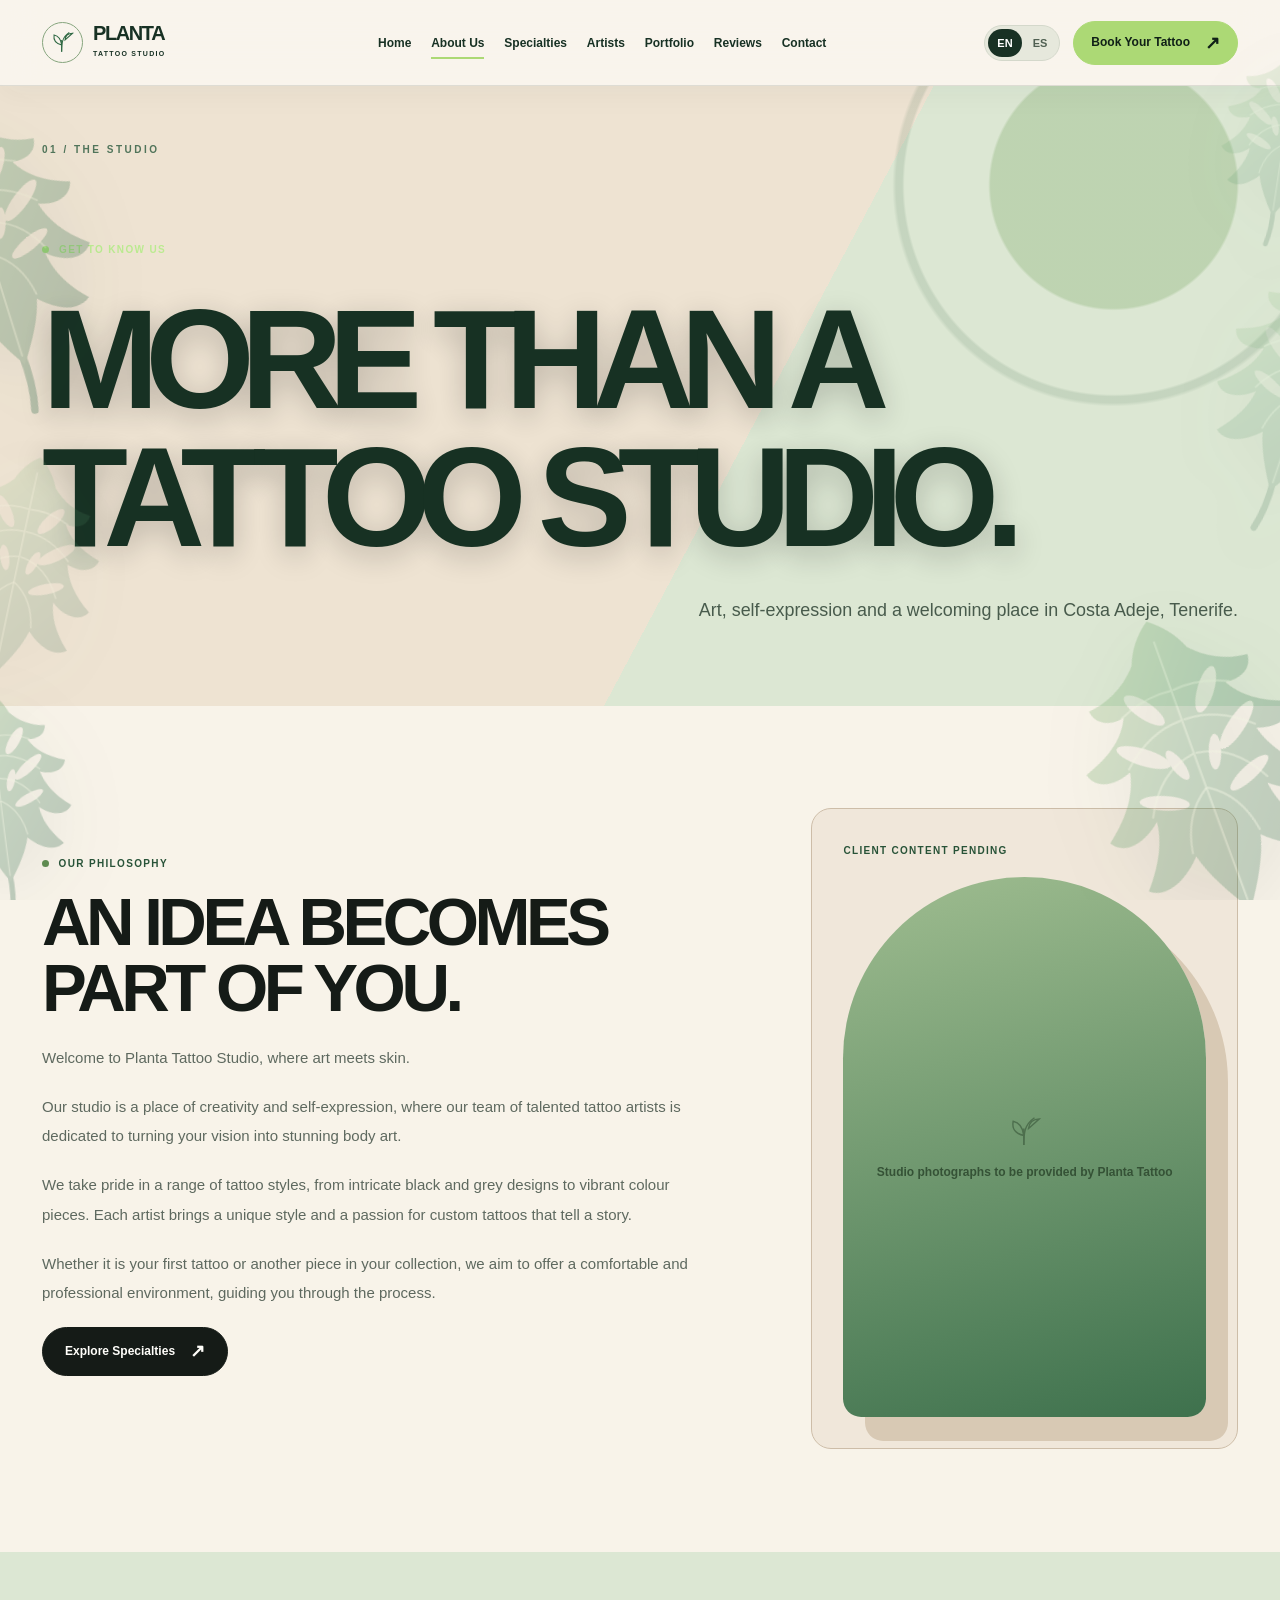
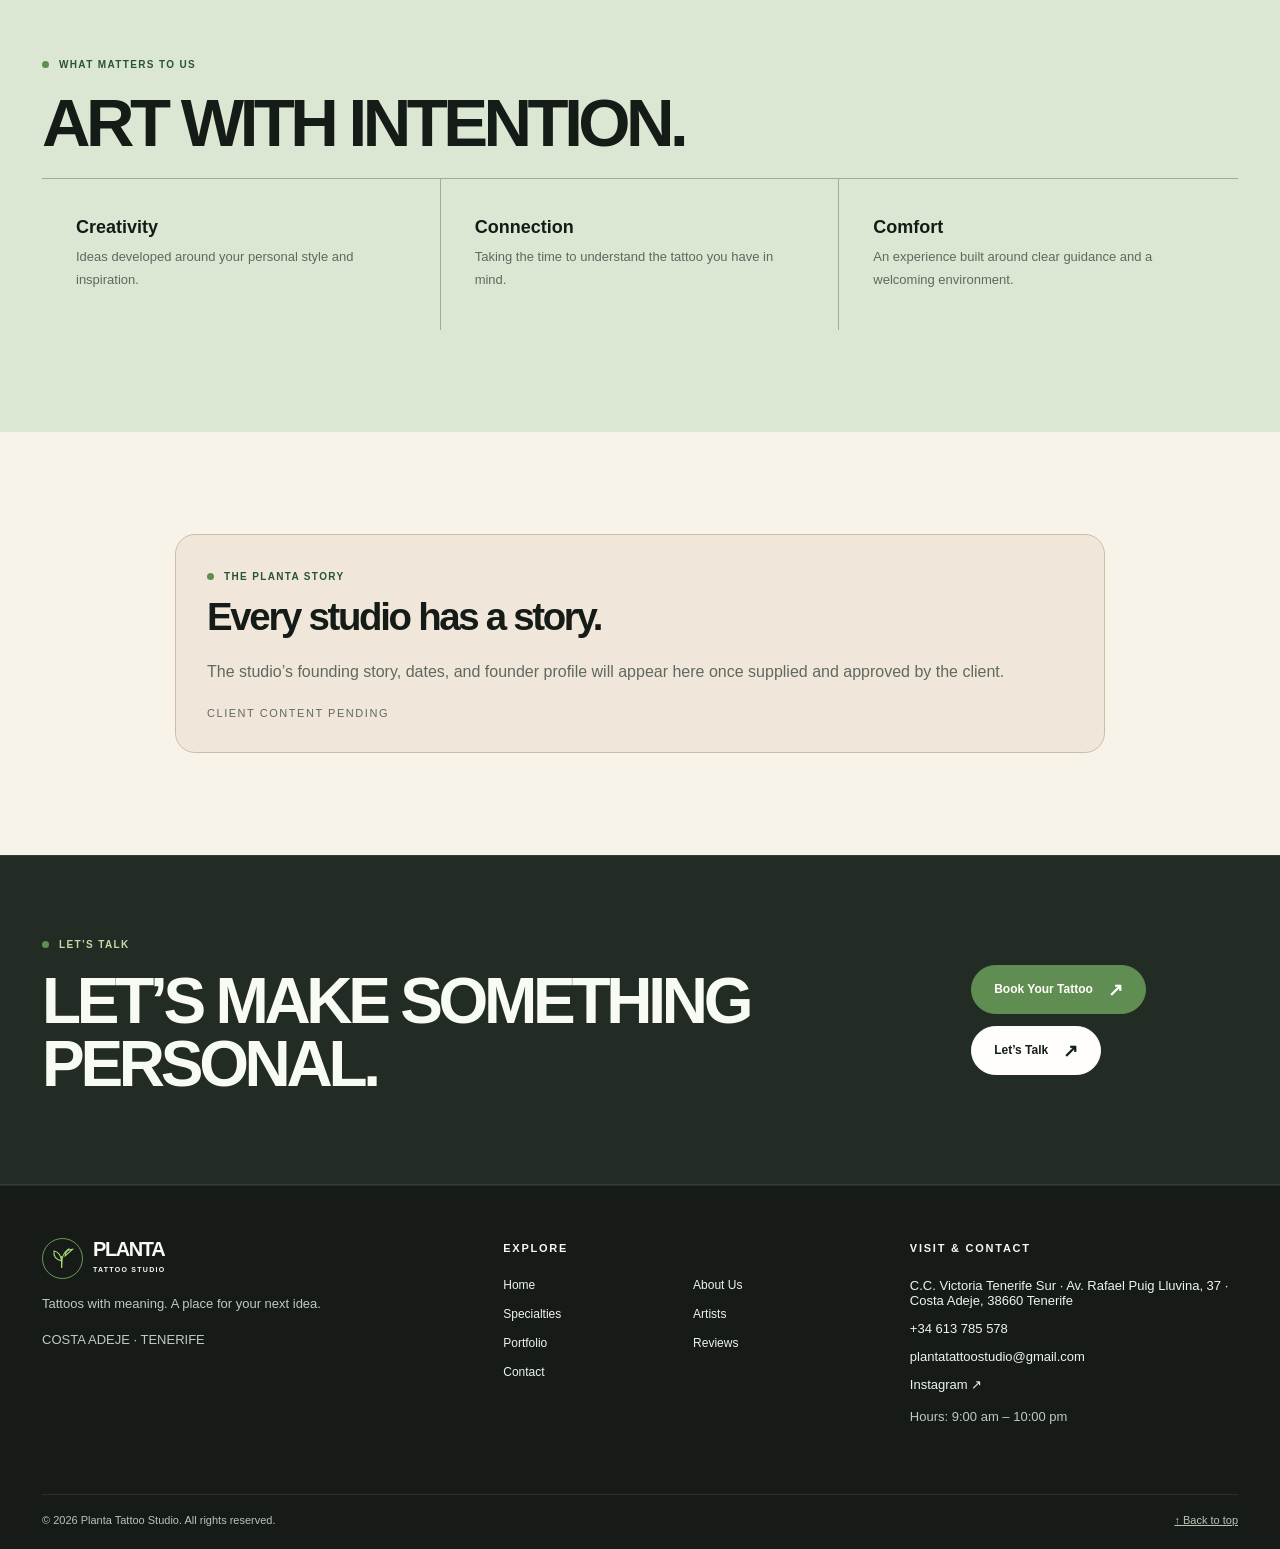
==== about.html @ 139dc5a1 "." ====
<!doctype html>
<html lang="en"><head><meta charset="UTF-8"><meta name="viewport" content="width=device-width,initial-scale=1"><meta name="theme-color" content="#111b14"><meta name="description" content="Learn about the philosophy and welcoming atmosphere of Planta Tattoo Studio in Tenerife."><title>About Us | Planta Tattoo Studio</title><meta property="og:title" content="About Us | Planta Tattoo Studio"><meta property="og:description" content="Learn about the philosophy and welcoming atmosphere of Planta Tattoo Studio in Tenerife."><link rel="preconnect" href="https://static.wixstatic.com"><link rel="stylesheet" href="assets/styles.css"><link rel="stylesheet" href="assets/video-background.css?v=motion-3"><link rel="stylesheet" href="assets/clean-refinement.css?v=motion-3"><link rel="stylesheet" href="assets/plant-effects.css?v=botanical-1"><link rel="stylesheet" href="assets/subpage-themes.css?v=themes-1"><script defer src="assets/app.js?v=motion-4"></script><script defer src="assets/plant-effects.js?v=botanical-1"></script></head><body data-page="about"><a class="skip-link" href="#main">Skip to content</a><div id="app"></div><noscript><main style="padding:2rem;font:16px Arial"><h1>Planta Tattoo Studio</h1><p>For bookings, email <a href="mailto:plantatattoostudio@gmail.com">plantatattoostudio@gmail.com</a> or call <a href="tel:+34613785578">+34 613 785 578</a>.</p></main></noscript></body></html>
---- assets/styles.css ----
/* Planta Tattoo Studio — design system evolved from the first TA2-inspired concept */
:root{--paper:#f4f6ef;--white:#fffefa;--paper-dark:#e2eadc;--lime:#9fd45e;--sage:#4f8a41;--forest:#1f4d2b;--ink:#111513;--text:#1b231d;--muted:#5b675d;--line:#cdd7c9;--shadow:0 20px 60px rgba(17,21,19,.10);--r:22px;--max:1240px;--display:Arial,'Helvetica Neue',sans-serif;--body:Inter,'Helvetica Neue',Arial,sans-serif}
*,*::before,*::after{box-sizing:border-box}html{scroll-behavior:smooth;scroll-padding-top:100px}body{margin:0;background:var(--paper);color:var(--ink);font-family:var(--body);-webkit-font-smoothing:antialiased}body.modal-open{overflow:hidden}button,input,textarea,select{font:inherit}button{cursor:pointer}a{color:inherit;text-decoration:none}img{display:block;width:100%;height:auto}svg{display:block}p,h1,h2,h3{overflow-wrap:break-word}::selection{background:var(--lime);color:var(--ink)}:focus-visible{outline:3px solid var(--forest);outline-offset:4px}.skip-link{position:fixed;top:-70px;left:12px;z-index:999;background:var(--ink);color:white;padding:13px 18px;border-radius:12px}.skip-link:focus{top:12px}
.wrap{width:min(var(--max),calc(100% - 84px));margin-inline:auto}.eyebrow{font-size:11px;font-weight:850;letter-spacing:.19em;text-transform:uppercase;color:var(--forest);display:inline-flex;align-items:center;gap:10px}.eyebrow::before{content:'';width:7px;height:7px;background:var(--sage);border-radius:50%}.display{font-family:var(--display);font-weight:900;text-transform:uppercase;font-stretch:condensed;letter-spacing:-.085em;line-height:.91;margin:18px 0 22px}.section-title{font-size:clamp(44px,6vw,78px)}.intro{font-size:clamp(15px,1.4vw,18px);line-height:1.8;color:var(--muted);max-width:660px}.muted{color:var(--muted)}.section{padding:104px 0}.section-soft{background:#e9f0e2}.section-white{background:#fffefa}.line{height:1px;background:var(--line)}.section-header{display:flex;align-items:end;justify-content:space-between;gap:30px;margin-bottom:39px}.section-header p{max-width:385px;margin:0 0 7px;line-height:1.7;color:var(--muted);font-size:14px}.section-header h2{margin-bottom:0}.subheading{font-size:clamp(25px,3vw,39px);letter-spacing:-.06em;line-height:1.09;margin:12px 0 20px}.button{display:inline-flex;align-items:center;justify-content:center;gap:15px;min-height:51px;padding:14px 22px;border-radius:80px;border:1px solid var(--ink);background:transparent;font-size:12px;line-height:1.25;font-weight:800;white-space:nowrap;transition:transform .25s,box-shadow .25s,border-color .25s,background .25s,color .25s}.button:hover{transform:translateY(-3px);box-shadow:0 10px 26px rgba(30,52,27,.13)}.button:active{transform:scale(.97)}.button svg{transition:transform .25s}.button:hover svg{transform:translate(2px,-2px)}.button-primary{background:var(--ink);border-color:var(--ink);color:var(--white)}.button-primary:hover{background:var(--forest);border-color:var(--forest)}.button-accent{background:var(--sage);border-color:var(--sage);color:var(--white)}.button-accent:hover{background:var(--ink);border-color:var(--ink)}.button-white{background:var(--white);border-color:var(--white)}.button-text{border:none;padding-inline:0}.button-text:hover{box-shadow:none;color:var(--forest)}.buttons{display:flex;flex-wrap:wrap;gap:12px;align-items:center}.arrow-symbol{font-size:18px;line-height:1}.caption{font-size:11px;letter-spacing:.14em;color:var(--muted);text-transform:uppercase}.circle-mark{display:grid;place-items:center;border:1px solid #99af8c;width:41px;height:41px;border-radius:50%;color:var(--forest);flex-shrink:0}.circle-mark svg{height:27px;width:27px}.brand{display:inline-flex;align-items:center;gap:10px;font-size:20px;line-height:.84;font-weight:900;letter-spacing:-.07em}.brand small{display:block;font-size:7px;letter-spacing:.18em;line-height:1.5;margin-top:7px}.brand-text{display:block}
/* navigation */
.site-header{height:86px;position:sticky;top:0;z-index:100;background:rgba(248,249,244,.94);backdrop-filter:blur(18px);border-bottom:1px solid rgba(17,21,19,.1);box-shadow:0 8px 30px rgba(17,21,19,.04)}.nav{height:100%;display:flex;gap:20px;align-items:center;justify-content:space-between}.nav-list{display:flex;gap:clamp(10px,1.55vw,25px);align-items:center}.nav-list a{font-size:12px;font-weight:690;position:relative;color:#314037;transition:color .2s}.nav-list a::after{content:'';position:absolute;height:2px;background:var(--forest);left:0;right:100%;bottom:-9px;transition:right .24s}.nav-list a:hover,.nav-list a[aria-current=page]{color:var(--ink)}.nav-list a:hover::after,.nav-list a[aria-current=page]::after{right:0}.nav-right{display:flex;align-items:center;gap:13px}.nav-right .button{padding:12px 17px;min-height:43px}.langs{display:flex;align-items:center;gap:2px;background:#e3eadf;border:1px solid rgba(17,21,19,.08);padding:3px;border-radius:40px}.langs button{border:0;background:transparent;color:#657162;font-size:11px;font-weight:800;padding:8px 9px;border-radius:30px;transition:background .2s,color .2s}.langs button.active,.langs button[aria-pressed=true]{background:var(--ink);color:white}.menu-toggle{display:none;background:#eaf1e5;border:1px solid var(--line);border-radius:50%;width:46px;height:46px;align-items:center;justify-content:center;color:var(--ink)}.menu-toggle span{width:18px;height:2px;background:currentColor;position:relative;display:block}.menu-toggle span::before,.menu-toggle span::after{content:'';position:absolute;width:18px;height:2px;background:currentColor;left:0}.menu-toggle span::before{top:-6px}.menu-toggle span::after{top:6px}.mobile-panel{display:none}
/* hero — preserve centered oversized first-model typography, now luminous */
.hero{position:relative;overflow:hidden;isolation:isolate;padding:28px 0 50px}.hero-frame{position:relative;border:1px solid #c9d9c5;border-radius:23px;min-height:650px;display:flex;align-items:center;justify-content:center;text-align:center;padding:70px 65px 72px;background:radial-gradient(circle at 92% 3%,rgba(137,191,98,.24) 0,transparent 30%),radial-gradient(circle at 8% 88%,rgba(97,152,79,.12) 0,transparent 30%),linear-gradient(140deg,#fbfcf7 0,#eef5e8 100%)}.hero-frame::after{content:'';position:absolute;inset:14px;border:1px solid rgba(31,77,43,.14);border-radius:15px;pointer-events:none}.hero-ornament{position:absolute;width:345px;height:345px;border-radius:50%;border:1px solid #d3dec9;right:-120px;top:-139px;box-shadow:0 0 0 50px rgba(194,217,176,.13),0 0 0 100px rgba(194,217,176,.1)}.hero-leaf{position:absolute;top:10%;left:7%;font-size:91px;font-family:Georgia,serif;font-style:italic;color:#b7cca8;transform:rotate(-19deg);opacity:.75}.hero-side{position:absolute;left:25px;top:47%;writing-mode:vertical-rl;transform:rotate(180deg);font-size:9px;letter-spacing:.25em;color:#6c8161}.hero-core{position:relative;z-index:1;max-width:1040px}.hero-tag{border:1px solid #bfd2ba;box-shadow:0 4px 20px rgba(31,77,43,.06);display:inline-flex;align-items:center;gap:9px;padding:11px 16px;border-radius:40px;background:#fffefa;font-size:9px;font-weight:850;letter-spacing:.22em;text-transform:uppercase}.hero-tag::before{content:'';height:7px;width:7px;border-radius:50%;background:var(--sage)}.hero h1{font-size:clamp(72px,9vw,132px);letter-spacing:-.093em;font-weight:900;line-height:.83;margin:36px 0 24px}.hero h1 span{display:block}.hero h1 em{font-style:normal;color:var(--forest)}.hero-summary{color:#516350;font-size:15px;line-height:1.82;max-width:510px;margin:0 auto}.hero-actions{justify-content:center;margin-top:28px}.hero-count{position:absolute;right:36px;bottom:26px;font-size:10px;letter-spacing:.19em;font-weight:800;color:#718467}.hero-scroll{position:absolute;bottom:28px;left:36px;display:flex;gap:9px;align-items:center;font-size:9px;letter-spacing:.13em;font-weight:800;color:#70826b}.hero-photo{position:absolute;width:142px;height:176px;border:7px solid var(--white);border-radius:15px;overflow:hidden;box-shadow:var(--shadow);bottom:38px;right:8%;transform:rotate(8deg);z-index:0;background:linear-gradient(135deg,#c8dabc,#708c6b)}.hero-photo img{height:100%;object-fit:cover}.hero-photo .image-fallback{font-size:11px}.ribbon{overflow:hidden;border-top:1px solid var(--line);border-bottom:1px solid var(--line);background:#dce8d1}.ribbon-in{padding:18px 0;display:flex;align-items:center;justify-content:space-between;gap:20px}.ribbon span{font-size:10px;text-transform:uppercase;letter-spacing:.16em;font-weight:850;white-space:nowrap}.ribbon i{color:var(--sage);font-size:17px;font-style:normal}
/* photography, cards */
.photo-shell{position:relative;background:linear-gradient(155deg,#dce9d2,#9caf90);overflow:hidden}.photo-shell img{width:100%;height:100%;object-fit:cover;transition:transform .55s}.photo-shell:hover img{transform:scale(1.055)}.image-fallback{position:absolute;inset:0;display:flex;flex-direction:column;align-items:center;justify-content:center;gap:12px;padding:20px;text-align:center;color:#355236;font-size:12px;font-weight:700;line-height:1.5;pointer-events:none}.image-fallback svg{width:38px;opacity:.58}.photo-shell:has(img:not([data-broken])) .image-fallback{display:none}.photo-shell:has(img[data-broken]) img{opacity:0}.photo-shell .image-fallback{z-index:0}.photo-shell img{position:relative;z-index:1}.photo-shell img[data-broken]{z-index:0}.about-sample{display:grid;grid-template-columns:1fr 1fr;gap:min(9vw,110px);align-items:center}.feature-art{height:520px;border-radius:260px 260px 22px 22px;border:12px solid #f9fbf5;outline:1px solid #d7e2cf;box-shadow:0 20px 50px #384d2610}.feature-art .image-fallback{font-family:Georgia,serif;font-size:21px;font-style:italic;padding:50px}.feature-art::after{content:'✳';position:absolute;z-index:2;bottom:14px;right:17px;display:grid;place-items:center;background:var(--lime);font-size:42px;width:100px;height:100px;border-radius:50%;color:var(--forest)}.about-sample-copy p{line-height:1.87;color:var(--muted);font-size:15px}.about-sample-copy .buttons{margin-top:26px}.benefit-grid{display:grid;grid-template-columns:repeat(3,1fr);gap:15px}.feature-card{background:var(--white);border:1px solid rgba(17,21,19,.08);border-radius:var(--r);padding:33px 30px 32px;min-height:270px;display:flex;flex-direction:column;transition:transform .3s,box-shadow .3s,border-color .3s}.feature-card:hover,.specialty-card:hover,.artist-card:hover{transform:translateY(-6px);box-shadow:var(--shadow);border-color:#adc6a1}.feature-card .icon-box{height:46px;width:46px;display:grid;place-items:center;border:1px solid var(--line);border-radius:14px;background:#f0f5eb;color:var(--forest);font-size:25px;margin-bottom:36px}.feature-card h3{font-size:20px;letter-spacing:-.045em;margin:0 0 11px}.feature-card p{margin:0;font-size:13px;line-height:1.8;color:var(--muted)}
.portfolio-preview{display:grid;grid-template-columns:repeat(3,1fr);gap:18px}.portfolio-preview .photo-shell{height:365px;border-radius:20px}.portfolio-preview .photo-shell:nth-child(2){margin-top:27px}.portfolio-preview .photo-shell:nth-child(3){margin-top:54px}.photo-index{position:absolute;z-index:5;bottom:15px;left:15px;border-radius:30px;background:rgba(255,255,255,.92);padding:8px 12px;font-size:10px;font-weight:800;letter-spacing:.1em}.photo-shell.interactive{display:block;width:100%;cursor:zoom-in;border:0;text-align:left;padding:0}.photo-shell.interactive:focus-visible{outline:3px solid var(--forest)}.portfolio-cta{text-align:center;margin-top:35px}.instagram-spot{display:grid;grid-template-columns:1.1fr .9fr;gap:40px;align-items:center;border-radius:28px;background:linear-gradient(135deg,#d3e7bf,#c5dfad);overflow:hidden;min-height:380px;padding:50px clamp(32px,7vw,83px);position:relative;border:1px solid rgba(17,21,19,.08)}.instagram-spot::after{content:'@';font-weight:900;font-size:clamp(180px,22vw,310px);color:rgba(65,107,58,.09);position:absolute;right:6%;top:0;line-height:1;pointer-events:none}.instagram-spot .display{font-size:clamp(45px,5vw,72px)}.insta-symbol{font-size:95px;line-height:1;color:var(--ink);border:2px solid rgba(17,21,19,.18);border-radius:38px;width:162px;height:162px;display:grid;place-items:center;margin-left:auto;transform:rotate(10deg);background:rgba(255,255,255,.22)}.insta-symbol svg{width:95px;height:95px}.instagram-spot .intro{color:#455b42;max-width:490px}.cta-band{background:var(--ink);color:#f8fbf3;padding:86px 0;position:relative;overflow:hidden}.cta-band::after{content:'';position:absolute;width:500px;height:500px;border:1px solid #ffffff24;border-radius:50%;right:-250px;top:-220px;box-shadow:0 0 0 85px #ffffff06,0 0 0 165px #ffffff05}.cta-content{display:flex;align-items:center;justify-content:space-between;gap:40px;position:relative;z-index:1}.cta-content .display{font-size:clamp(45px,5vw,74px);margin-bottom:10px}.cta-content .eyebrow{color:#c4daa8}.cta-content .intro{color:#c3cfc0;margin:0}
/* interior pages */
.page-banner{padding:80px 0 66px;position:relative;overflow:hidden;background:linear-gradient(135deg,#e5efdc,#f6f8f1)}.page-banner::after{content:'✳';font-size:420px;font-family:Georgia,serif;line-height:.8;color:rgba(122,159,106,.12);position:absolute;right:5%;top:-140px;pointer-events:none}.page-banner .wrap{position:relative;z-index:1}.page-banner .display{font-size:clamp(66px,9vw,122px);max-width:1000px}.page-banner .intro{margin:0}.split{display:grid;grid-template-columns:1fr 1fr;gap:8vw;align-items:center}.body-copy{font-size:15px;line-height:1.98;color:var(--muted)}.body-copy p{margin:0 0 19px}.story-feature{height:420px;border-radius:20px;position:relative}.truth-panel{border:1px dashed #8fb37e;background:#edf5e7;border-radius:20px;padding:31px}.truth-panel .tag{font-size:10px;letter-spacing:.13em;font-weight:850;text-transform:uppercase;color:var(--forest)}.truth-panel p{color:var(--muted);line-height:1.8}.values-grid{display:grid;grid-template-columns:repeat(3,1fr);gap:16px}.mini-value{padding:28px;background:white;border:1px solid rgba(17,21,19,.08);border-radius:18px}.mini-value b{display:block;font-size:18px;margin-bottom:8px}.mini-value p{font-size:13px;line-height:1.75;color:var(--muted);margin:0}
.specialty-grid{display:grid;grid-template-columns:repeat(2,1fr);gap:18px}.specialty-card{position:relative;background:var(--white);border:1px solid var(--line);border-radius:23px;overflow:hidden;transition:transform .3s,box-shadow .3s,border-color .3s}.specialty-inner{padding:36px;min-height:335px;display:flex;flex-direction:column}.specialty-number{font-size:11px;color:var(--sage);letter-spacing:.2em;font-weight:900}.specialty-icon{font-size:72px;font-family:Georgia,serif;font-style:italic;color:#9db390;line-height:1;flex:1;padding-top:31px}.specialty-card h3{font-size:30px;letter-spacing:-.05em;margin:0 0 12px}.specialty-card p{font-size:14px;line-height:1.8;color:var(--muted);margin:0 0 25px;flex:1}.specialty-card .button{align-self:flex-start}
.artist-grid{display:grid;grid-template-columns:repeat(3,1fr);gap:17px;align-items:start}.artist-card{border-radius:22px;border:1px solid var(--line);background:white;padding:14px;transition:transform .3s,box-shadow .3s,border-color .3s}.artist-image{height:230px;border-radius:14px;background:linear-gradient(135deg,#d8e5cf,#ecf2e8);display:flex;align-items:center;justify-content:center;color:#7f9b75;position:relative;overflow:hidden}.artist-image svg{height:89px;width:89px;stroke-width:1}.artist-image::after{content:attr(data-placeholder);position:absolute;bottom:19px;left:0;right:0;text-align:center;font-size:10px;letter-spacing:.15em;font-weight:750;color:#6f8d69}.artist-copy{padding:20px 11px 13px}.artist-copy h3{margin:9px 0 6px;font-size:24px;letter-spacing:-.045em}.artist-copy p{color:var(--muted);font-size:13px;line-height:1.7;min-height:42px;margin:10px 0 19px}.artist-panel{margin-top:17px;background:#eaf2e4;border-radius:15px;border:1px solid #d1e1c9;padding:22px;animation:panelIn .35s ease}.artist-panel[hidden]{display:none}.artist-panel p{font-size:13px;line-height:1.75;color:#52674f}.artist-panel .placeholder{border:1px dashed #a6bd98;border-radius:12px;padding:17px;text-align:center;color:#607b5a;font-size:12px}.artist-panel .button{margin-top:17px}.artist-card.open{grid-column:span 1;border-color:#9fbc91;box-shadow:var(--shadow)}@keyframes panelIn{from{opacity:0;transform:translateY(-10px)}to{opacity:1;transform:translateY(0)}}
.portfolio-grid{display:grid;grid-template-columns:repeat(4,1fr);gap:16px}.portfolio-grid .photo-shell{height:260px;border-radius:19px}.portfolio-grid .photo-shell:nth-child(8n+2),.portfolio-grid .photo-shell:nth-child(8n+7){height:322px}.portfolio-grid .photo-shell:nth-child(8n+3){height:293px}.load-container{margin-top:35px;text-align:center}.portfolio-grid .photo-shell[hidden]{display:none}.gallery-bar{display:flex;justify-content:space-between;align-items:center;gap:30px;margin-bottom:34px}.gallery-bar p{font-size:13px;line-height:1.75;color:var(--muted);max-width:480px}.img-fallback-label{font-family:Georgia,serif;font-style:italic;font-size:23px;color:#668661}.gallery-counter{font-size:12px;color:var(--forest);font-weight:800;white-space:nowrap}
.lightbox{position:fixed;inset:0;z-index:400;background:rgba(10,18,12,.95);color:white;display:flex;align-items:center;justify-content:center;padding:76px 85px;opacity:0;visibility:hidden;transition:opacity .25s,visibility .25s}.lightbox.open{opacity:1;visibility:visible}.lightbox-figure{max-width:min(900px,85vw);width:100%;height:100%;display:flex;flex-direction:column;align-items:center;justify-content:center;gap:20px}.lightbox-photo{max-width:100%;max-height:75vh;width:auto;height:auto;object-fit:contain;box-shadow:0 15px 55px #0006;border-radius:10px}.lightbox-fallback{min-width:300px;min-height:260px;background:#2b3b2c;display:none;place-items:center;text-align:center;padding:35px;border:1px solid #ffffff24;border-radius:15px}.lightbox-figure.broken .lightbox-photo{display:none}.lightbox-figure.broken .lightbox-fallback{display:grid}.lightbox-button{position:absolute;border:1px solid #ffffff55;color:#fff;background:#25372ba6;border-radius:50%;width:48px;height:48px;display:grid;place-items:center;font-size:27px;transition:background .2s,transform .2s}.lightbox-button:hover{background:#406048;transform:scale(1.07)}.lightbox-close{right:30px;top:26px}.lightbox-prev{left:24px;top:48%}.lightbox-next{right:24px;top:48%}.lightbox-caption{font-size:12px;letter-spacing:.16em;text-transform:uppercase;color:#d9e6d3}
.review-feature{display:grid;grid-template-columns:1fr 1fr;gap:40px;align-items:center}.testimonial-track{display:flex;gap:20px;overflow-x:auto;scroll-snap-type:x mandatory;scrollbar-width:none;padding:8px 2px 25px}.testimonial-track::-webkit-scrollbar{display:none}.review-card{scroll-snap-align:start;flex:0 0 min(490px,90%);padding:35px;border:1px solid rgba(17,21,19,.08);background:var(--white);border-radius:23px;display:flex;flex-direction:column;min-height:345px}.review-card blockquote{font-size:clamp(15px,1.6vw,19px);line-height:1.7;letter-spacing:-.015em;margin:28px 0 auto}.review-card .stars{color:var(--sage);letter-spacing:.17em;font-size:16px}.review-name{border-top:1px solid var(--line);padding-top:22px;margin-top:30px;display:flex;align-items:center;gap:13px;font-size:13px;font-weight:800}.review-name .avatar{width:40px;height:40px;background:var(--paper-dark);border-radius:50%;display:grid;place-items:center;color:var(--forest)}.review-name small{display:block;font-weight:500;color:var(--muted);margin-top:5px}.slider-controls{display:flex;gap:8px}.slider-controls button{background:transparent;border:1px solid #98af8a;border-radius:50%;height:48px;width:48px;font-size:23px;transition:background .2s,transform .2s}.slider-controls button:hover{background:var(--lime);transform:translateY(-2px)}.faq-layout{display:grid;grid-template-columns:.73fr 1.27fr;gap:70px;align-items:start}.faq-layout h2{font-size:clamp(42px,5.1vw,70px)}.faq-item{border-bottom:1px solid #d1dec9;padding:20px 0}.faq-item summary{cursor:pointer;list-style:none;display:flex;gap:16px;align-items:center;font-weight:750;font-size:15px;line-height:1.45}.faq-item summary::-webkit-details-marker{display:none}.faq-item summary::after{content:'+';margin-left:auto;font-size:24px;font-weight:400;color:var(--sage);transition:transform .2s}.faq-item[open] summary::after{transform:rotate(45deg)}.faq-item p{line-height:1.75;font-size:13px;color:var(--muted);padding-left:30px}.faq-num{font-size:11px;color:var(--sage);font-weight:850}
.contact-layout{display:grid;grid-template-columns:1fr .95fr;gap:70px}.contact-card{background:linear-gradient(135deg,#deead6,#eaf2e3);border:1px solid #c6d7c0;padding:36px;border-radius:24px}.contact-row{padding:17px 0;border-bottom:1px solid #c7dac1}.contact-row:last-child{border-bottom:0}.contact-row .eyebrow{font-size:10px}.contact-row a{display:block;line-height:1.65;margin-top:7px;font-weight:700;font-size:16px;overflow-wrap:anywhere}.contact-row a:hover{text-decoration:underline}.contact-row p{margin:8px 0 0;line-height:1.6}.contact-links{display:flex;gap:12px;flex-wrap:wrap;margin-top:28px}.map-shell{margin-top:20px;border-radius:20px;min-height:230px;border:1px solid #cbdac4;background:radial-gradient(circle at 65% 35%,#dce9d2 0,#dce9d2 14%,transparent 15%),repeating-linear-gradient(0deg,#e7efe4 0px,#e7efe4 31px,#d3e3d0 32px),repeating-linear-gradient(90deg,transparent 0px,transparent 44px,#bacdb5 45px);display:flex;align-items:center;justify-content:center;text-align:center;padding:25px;position:relative}.map-shell span{background:var(--white);padding:18px 22px;border-radius:16px;box-shadow:var(--shadow);font-size:14px;font-weight:760}.map-shell a{text-decoration:underline;text-underline-offset:3px}
/* footer */
.footer{background:#151a17;border-top:1px solid rgba(255,255,255,.08);padding:52px 0 23px;color:#edf4e9}.footer-grid{display:grid;grid-template-columns:1.15fr 1fr .9fr;gap:42px;padding-bottom:53px}.footer p{font-size:13px;color:#b8c5b7;line-height:1.8;max-width:300px}.footer h3{font-size:11px;text-transform:uppercase;letter-spacing:.16em;margin:4px 0 24px;color:#f6faf4}.footer-links{display:grid;grid-template-columns:1fr 1fr;gap:15px;font-size:12px}.footer-links a:hover,.footer-info a:hover{color:#9fd45e;text-decoration:underline}.footer-info a{display:block;margin-top:13px;font-size:13px;overflow-wrap:anywhere;color:#eef5eb}.footer-bottom{border-top:1px solid rgba(255,255,255,.1);display:flex;justify-content:space-between;gap:15px;padding-top:19px;color:#b8c5b7;font-size:11px}.footer-bottom a{text-decoration:underline}
/* reveal system: applied only when JS is ready. IntersectionObserver works at all breakpoints. */
html.has-reveal .reveal:not(.is-visible){opacity:0;transform:translate3d(0,30px,0)}.reveal{transition:opacity .75s cubic-bezier(.16,1,.3,1),transform .75s cubic-bezier(.16,1,.3,1);transition-delay:var(--delay,0ms)}.reveal.is-visible{opacity:1;transform:translate3d(0,0,0)}
@media(min-width:1101px){.hero-photo{right:6%;bottom:85px;width:132px;height:162px}.hero h1{max-width:1030px}.nav .brand{min-width:178px}}
@media(max-width:1250px){.nav-list{gap:13px}.nav-list a{font-size:11px}.brand{font-size:17px}.nav-right .button{padding-inline:12px}.wrap{width:min(var(--max),calc(100% - 60px))}}
@media(max-width:1100px){.desktop-nav,.nav-right .desktop-cta{display:none}.menu-toggle{display:flex}.site-header{height:75px}.mobile-panel{display:block;position:absolute;top:75px;left:0;right:0;background:#f6f8f2;border-bottom:1px solid rgba(17,21,19,.08);padding:13px 30px 25px;box-shadow:var(--shadow)}.mobile-panel[hidden]{display:none}.mobile-links{display:grid;grid-template-columns:1fr 1fr;gap:0 20px}.mobile-links a{display:block;padding:14px 4px;border-bottom:1px solid var(--line);font-size:14px;font-weight:750}.mobile-links a[aria-current=page]{color:var(--forest)}.mobile-panel .button{margin-top:24px}.hero-frame{min-height:620px}.hero-photo{display:none}.hero h1{font-size:clamp(68px,10vw,107px)}.ribbon-in span:nth-of-type(3),.ribbon-in span:nth-of-type(4){display:none}}
@media(max-width:820px){.wrap{width:calc(100% - 38px)}.section{padding:75px 0}.hero{padding:15px 0 27px}.hero-frame{padding:85px 25px 95px;min-height:610px}.hero h1{font-size:clamp(60px,12vw,88px);margin-top:28px}.hero-side{display:none}.hero-leaf{font-size:52px;top:5%;left:7%}.hero-scroll{left:23px}.hero-count{right:24px}.section-header{display:block}.section-header p{margin-top:20px}.about-sample,.split,.contact-layout,.faq-layout,.review-feature{grid-template-columns:1fr;gap:35px}.feature-art{height:420px;max-width:520px;margin-inline:auto;width:100%}.benefit-grid,.values-grid{grid-template-columns:1fr 1fr}.portfolio-preview{gap:10px}.portfolio-preview .photo-shell{height:265px}.portfolio-grid{grid-template-columns:repeat(3,1fr)}.portfolio-grid .photo-shell{height:240px}.artist-grid{grid-template-columns:repeat(2,1fr)}.instagram-spot{grid-template-columns:1fr;min-height:0}.insta-symbol{position:absolute;right:40px;bottom:25px;opacity:.24}.cta-content{display:block}.cta-content .buttons{margin-top:29px}.footer-grid{grid-template-columns:1fr 1fr}.footer-grid>div:first-child{grid-column:1/-1}.page-banner{padding:65px 0 55px}.page-banner .display{font-size:clamp(59px,10vw,90px)}}
@media(max-width:540px){.wrap{width:calc(100% - 30px)}.site-header{height:69px}.mobile-panel{top:69px;padding:10px 17px 20px}.nav{gap:10px}.brand{font-size:17px}.circle-mark{height:35px;width:35px}.langs button{padding:8px}.menu-toggle{width:42px;height:42px}.hero-frame{min-height:636px;padding:69px 15px 90px;border-radius:19px}.hero-frame::after{inset:8px}.hero h1{font-size:clamp(50px,15vw,73px);margin:32px 0 24px}.hero-summary{font-size:13.5px;max-width:330px}.hero-actions{flex-direction:column}.hero-actions .button{min-width:235px}.hero-tag{font-size:8px}.hero-ornament{width:250px;height:250px;right:-150px}.hero-count,.hero-scroll{font-size:9px;bottom:22px}.ribbon-in{justify-content:center}.ribbon-in span:nth-of-type(2){display:none}.section{padding:65px 0}.section-title{font-size:clamp(42px,12vw,61px)}.about-sample{gap:28px}.feature-art{height:385px;border-radius:180px 180px 15px 15px;border-width:7px}.feature-art::after{height:76px;width:76px;font-size:32px}.benefit-grid,.values-grid,.specialty-grid,.artist-grid{grid-template-columns:1fr}.feature-card{min-height:225px;padding:28px}.feature-card .icon-box{margin-bottom:21px}.portfolio-preview{grid-template-columns:1fr 1fr}.portfolio-preview .photo-shell{height:255px}.portfolio-preview .photo-shell:nth-child(2){margin-top:28px}.portfolio-preview .photo-shell:nth-child(3){display:none}.portfolio-grid{grid-template-columns:repeat(2,1fr);gap:9px}.portfolio-grid .photo-shell,.portfolio-grid .photo-shell:nth-child(8n+2),.portfolio-grid .photo-shell:nth-child(8n+3),.portfolio-grid .photo-shell:nth-child(8n+7){height:205px;border-radius:12px}.gallery-counter{display:none}.gallery-bar{margin-bottom:19px}.page-banner{padding:54px 0 49px}.page-banner .display{font-size:clamp(52px,13.5vw,79px)}.instagram-spot{padding:35px 25px;border-radius:22px}.insta-symbol{bottom:5px;right:5px;width:95px;height:95px;border-radius:20px}.insta-symbol svg{width:55px;height:55px}.contact-card{padding:23px}.contact-row a{font-size:14px}.review-card{flex-basis:89%;min-height:345px;padding:24px}.footer-grid{grid-template-columns:1fr;gap:30px}.footer-grid>div:first-child{grid-column:auto}.footer-bottom{display:block}.footer-bottom span{display:block;margin-top:9px}.lightbox{padding:75px 15px}.lightbox-button{height:43px;width:43px}.lightbox-close{top:16px;right:14px}.lightbox-prev{left:10px;top:auto;bottom:18px}.lightbox-next{right:10px;top:auto;bottom:18px}.lightbox-caption{margin-bottom:35px}.lightbox-figure{max-width:100%}}
@media(prefers-reduced-motion:reduce){*,*::before,*::after{scroll-behavior:auto!important;animation-duration:.01ms!important;transition-duration:.01ms!important;transition-delay:0ms!important}html.has-reveal .reveal:not(.is-visible){opacity:1;transform:none}}

/* Certificate image panel, populated after the client supplies real documents. */
.certificate-grid{display:grid;grid-template-columns:repeat(2,minmax(0,1fr));gap:11px;margin:18px 0}.cert-thumbnail{padding:8px;border:1px solid #b6cbaa;border-radius:12px;background:#fff;color:var(--ink);text-align:left}.cert-thumbnail img{width:100%;height:118px;object-fit:contain;background:#f4f6f2;border-radius:7px}.cert-thumbnail span{display:block;margin-top:8px;font-size:12px}.cert-thumbnail:hover{border-color:var(--forest);transform:translateY(-2px)}.certificate-large{width:auto;max-width:100%;max-height:78vh;object-fit:contain;border-radius:6px;background:white}
---- assets/video-background.css ----
/*
  Planta Tattoo — cinematic background video treatment.
  The original minimalistic layout, seven-page structure and reveal animations remain intact.
  Video is a single viewport-sized fixed layer behind the page. Light surfaces are translucent,
  so the moving imagery is visible throughout without sacrificing text legibility.
*/
html { background: #101713; }
body { background: #101713; }
.ambient-video {
  position: fixed;
  inset: 0;
  z-index: 0;
  overflow: hidden;
  pointer-events: none;
  background: #18251c url('tattoo-background-poster.webp') center / cover no-repeat;
}
.ambient-video video {
  position: absolute;
  width: 100%; height: 100%;
  inset: 0;
  object-fit: cover;
  object-position: center;
  filter: saturate(.82) contrast(1.06);
}
.ambient-video::after {
  content: '';
  position: absolute;
  inset: 0;
  background: linear-gradient(120deg, rgba(7,18,12,.66),rgba(8,20,14,.42) 50%,rgba(7,15,10,.68));
}
#app {position: relative; z-index: 1; isolation: isolate;}
/* Video playback control (independent of the translated page render) */
.video-toggle {
  position: fixed; z-index: 110;
  right: 18px; bottom: 18px;
  display: inline-flex; align-items: center; justify-content: center; gap: 10px;
  min-height: 43px; padding: 10px 15px;
  background: rgba(13,22,17,.88); color: #eef6e9;
  border: 1px solid rgba(182,222,144,.55); border-radius: 999px;
  backdrop-filter: blur(12px);
  box-shadow: 0 8px 22px rgba(0,0,0,.25);
  cursor: pointer;
  font: 700 11px/1.3 var(--body); letter-spacing: .025em;
  transition: background .22s, border-color .22s, transform .22s;
}
.video-toggle:hover {background: #223f2b; border-color: #a0d66f; transform: translateY(-2px);}
.video-toggle:active {transform: scale(.97);}
.video-toggle:focus-visible {outline-color:#c0ef98;}
.video-toggle-icon {color: #b2e17c; font-size: 13px; line-height: 1; min-width: 14px; text-align: center;}
body.modal-open ~ .video-toggle, body:has(.lightbox.open) > .video-toggle {display: none;}

/* Dark translucent navigation, always legible over moving imagery */
.site-header { background: rgba(13,20,15,.91); border-bottom-color: rgba(186,221,174,.2); box-shadow: 0 14px 30px rgba(0,0,0,.13); }
.site-header .brand {color:#f6fbf1;}
.site-header .circle-mark {color:#b6df8d; border-color:#688f5d;}
.site-header .nav-list a {color:#c9d7c7;}
.site-header .nav-list a:hover, .site-header .nav-list a[aria-current=page] {color:#fff;}
.site-header .nav-list a::after {background:#a4d66f;}
.site-header .langs {background:rgba(255,255,255,.09); border-color:rgba(255,255,255,.13);}
.site-header .langs button {color:#e0e9db;}
.site-header .langs button.active, .site-header .langs button[aria-pressed=true] {background:#a4d66f;color:#102014;}
.site-header .button-primary {background:#a4d66f;border-color:#a4d66f;color:#112016;}
.site-header .button-primary:hover {background:white;border-color:white;color:#111513;}
.site-header .menu-toggle {background:rgba(255,255,255,.08);border-color:rgba(255,255,255,.3);color:white;}
.site-header .mobile-panel {background:rgba(15,26,18,.98);border-color:rgba(255,255,255,.2);}
.site-header .mobile-links a {color:#f0f7ec;border-color:rgba(255,255,255,.14);}
.site-header .mobile-links a[aria-current=page] {color:#b5e68f;}

/* The opening hero is an unobstructed cinematic view, but preserves the approved composition. */
.hero {padding-top: 24px; padding-bottom: 46px; background: transparent;}
.hero-frame {
  background: radial-gradient(circle at 78% 9%,rgba(86,146,59,.18),transparent 30%),
              linear-gradient(100deg,rgba(9,21,13,.52),rgba(8,18,13,.16) 65%,rgba(9,20,12,.42));
  border-color: rgba(179,223,144,.4);
  box-shadow: 0 30px 100px rgba(0,0,0,.20);
}
.hero-frame::after {border-color:rgba(224,244,205,.18);}
.hero .hero-ornament {border-color:rgba(182,223,145,.45);box-shadow:0 0 0 50px rgba(165,224,111,.035),0 0 0 100px rgba(165,224,111,.025);}
.hero .hero-leaf {color:#b8e494;opacity:.42;}
.hero .hero-side, .hero .hero-count, .hero .hero-scroll {color:#d6e7cd;}
.hero .hero-tag {color:#eaf3e7; background:rgba(14,26,18,.68);border-color:rgba(178,225,144,.50); box-shadow:0 8px 25px rgba(0,0,0,.12);}
.hero .hero-tag::before {background:#b3e781;}
.hero h1 {color:#f9fcf5;text-shadow:0 5px 38px rgba(0,0,0,.28);}
.hero h1 em {color:#a8d878;}
.hero .hero-summary {color:#edf3e9;text-shadow:0 2px 12px rgba(0,0,0,.27);}
.hero .button-primary {background:#a8d878;border-color:#a8d878;color:#0e1d12;}
.hero .button-primary:hover {background:white;border-color:white;color:#0e1d12;}
.hero .button:not(.button-primary) {color:#fff;border-color:rgba(243,250,238,.83); background:rgba(10,20,14,.26);}
.hero .button:not(.button-primary):hover {background:rgba(235,247,225,.16);}
.ribbon {background:rgba(11,25,16,.88);border-color:rgba(179,222,155,.24);color:#f2f8ef;}
.ribbon i {color:#acdf7a;}

/* Every section transmits part of the video underneath it. */
.section {background:rgba(248,250,246,.86);}
.section.section-soft {background:rgba(226,239,219,.88);}
.section.section-white {background:rgba(255,254,250,.89);}
.section + .section {border-top:1px solid rgba(37,60,37,.12);}
.feature-card, .specialty-card, .review-card, .artist-card, .mini-value {
  background:rgba(255,255,252,.95);box-shadow:0 12px 40px rgba(13,31,16,.07);
}
.photo-shell {box-shadow:0 16px 44px rgba(12,30,14,.15);}
.truth-panel {background:rgba(239,247,235,.93);}
.contact-card {background:rgba(225,239,217,.95);}
.instagram-spot {background:linear-gradient(140deg,rgba(185,220,160,.96),rgba(211,236,191,.94));}
.cta-band {background:rgba(11,22,15,.76); border-top:1px solid rgba(193,230,168,.23);border-bottom:1px solid rgba(193,230,168,.18);}
.cta-band .button-white {color:#132017;}

/* Subpage hero banners also open to the video, rather than blocking it. */
.page-banner {
  background:linear-gradient(92deg,rgba(11,23,15,.55),rgba(15,33,21,.18) 70%,rgba(9,22,13,.38));
  border-bottom:1px solid rgba(185,221,155,.25);
  min-height:360px;display:flex;align-items:center;
}
.page-banner .display {color:#f8fcf5;text-shadow:0 8px 30px rgba(0,0,0,.22);}
.page-banner .intro {color:#e4efe0;}
.page-banner .eyebrow {color:#bbeb90;}
.page-banner .eyebrow::before {background:#b3e681;}
.page-banner::after {color:rgba(170,219,130,.13);}

/* Footer mirrors the darker sections; moving video remains subtly apparent. */
.footer {background:rgba(11,17,13,.91); border-top:1px solid rgba(194,222,175,.2);}
.footer .brand {color:#f7fbf3;}
.footer .circle-mark {color:#a9db78;border-color:#6a9c58;}

@media(max-width:1100px) {
 .site-header .mobile-panel {background:rgba(15,26,18,.98);}
}
@media(max-width:540px) {
 .video-toggle {right:12px;bottom:12px;min-height:43px;padding:10px 13px;}
 .hero-frame {background:linear-gradient(135deg,rgba(10,22,14,.62),rgba(11,24,16,.29));}
 .hero .hero-summary {color:#f1f7ed;}
 .page-banner {min-height:285px;}
 .section {background:rgba(248,250,246,.89);}
 .section.section-soft {background:rgba(227,239,220,.9);}
}
@media (prefers-reduced-motion: reduce) {
  .video-toggle {transition:none;}
}
---- assets/clean-refinement.css ----
/* Planta Tattoo — cleaner visual pass (October 2026)
   Preserve the approved layout, seven pages, bilingual copy, and background video.
   The video is strongest in the hero and is intentionally softened under content.
*/
:root {
  --paper: #f6f7f3;
  --paper-dark: #eaf0e6;
  --lime: #acd975;
  --sage: #608d51;
  --forest: #285338;
  --ink: #151b17;
  --muted: #5e695f;
  --line: #dce3d7;
  --shadow: 0 15px 45px rgba(12, 28, 16, .055);
  --r: 16px;
}

/* Quieter fixed video: present everywhere but not competing with the content. */
.ambient-video video {filter: saturate(.67) brightness(.82) contrast(1.025);}
.ambient-video::after {
  background: linear-gradient(115deg, rgba(8,16,12,.58),rgba(10,19,13,.39) 53%,rgba(8,15,10,.56));
}

/* Restrained header and call-to-action states. */
.site-header {
  background: rgba(15,22,17,.94);
  border-bottom: 1px solid rgba(234,247,226,.1);
  box-shadow: none;
}
.site-header .langs {background:rgba(255,255,255,.055)}
.site-header .button-primary {background:#acd975;border-color:#acd975;color:#102017}
.site-header .button-primary:hover {background:#c2e79d;border-color:#c2e79d}
.site-header .nav-list a {color:#d7e2d2}
.site-header .nav-list a::after {background:#acd975}
.button {min-height:49px;box-shadow:none;transition:transform .25s ease, background-color .25s ease, border-color .25s ease, color .25s ease, box-shadow .25s ease}
.button:hover {transform:translateY(-2px);box-shadow:0 9px 23px rgba(11,26,13,.085)}
.button:active {transform:translateY(0) scale(.98)}

/* Cleaner hero: make the footage, message and two buttons the focal point. */
.hero {padding:0 0 0;}
.hero .wrap {width:100%;max-width:none;}
.hero-frame {
  min-height:min(740px, calc(100svh - 77px));
  padding:110px 35px 115px;
  border:0;
  border-radius:0;
  box-shadow:none;
  background:linear-gradient(90deg,rgba(5,15,9,.33),rgba(8,19,13,.08) 48%,rgba(6,16,10,.32));
}
.hero-frame::after,.hero-ornament,.hero-leaf,.hero-side,.hero-count,.hero-scroll {display:none!important}
.hero-core {max-width:1000px}
.hero .hero-tag {
  padding:9px 14px;
  font-size:10px;
  letter-spacing:.12em;
  font-weight:650;
  border-color:rgba(227,246,216,.25);
  background:rgba(9,22,15,.36);
  box-shadow:none;
}
.hero h1 {
  font-size:clamp(62px,8vw,113px);
  font-weight:850;
  line-height:.91;
  letter-spacing:-.074em;
  margin:33px auto 23px;
  text-shadow:0 5px 28px rgba(0,0,0,.24);
}
.hero h1 em {color:#b6e288}
.hero .hero-summary {font-size:clamp(15px,1.55vw,17px);line-height:1.75;max-width:510px;color:#f4f7f0}
.hero-actions {margin-top:32px;gap:12px}
.hero-actions .button {min-height:52px;padding:15px 25px}
.hero .button-primary {background:#acd975;border-color:#acd975;color:#102017}
.hero .button-primary:hover {background:#c5e9a0;border-color:#c5e9a0}
.hero .button:not(.button-primary) {background:rgba(10,18,12,.15);border-color:rgba(255,255,255,.60)}
.hero .button:not(.button-primary):hover {background:rgba(255,255,255,.12)}
.ribbon {display:none}

/* Content: calmer surfaces and typography; let tattoo photography breathe. */
.section {padding:clamp(72px,8vw,104px) 0;background:rgba(249,250,247,.955)}
.section.section-soft {background:rgba(239,244,234,.965)}
.section.section-white {background:rgba(250,251,249,.965)}
.section + .section {border-top:0}
.display {letter-spacing:-.067em;line-height:.98}
.section-title {font-size:clamp(42px,5.25vw,68px)}
.eyebrow {letter-spacing:.135em;font-size:10px}
.section-header {margin-bottom:32px;gap:28px}
.section-header p {line-height:1.75}
.intro {line-height:1.72}
.about-sample {gap:min(8vw,100px)}
.about-sample-copy p {line-height:1.8}
.feature-art {height:485px;border-radius:210px 210px 18px 18px;box-shadow:none;outline-color:#e2e9dc}
.feature-art::after {width:67px;height:67px;font-size:27px;background:#acd975}
.feature-card,.specialty-card,.artist-card,.review-card,.mini-value {
  background:#fffefa;
  border:1px solid rgba(24,42,24,.095);
  border-radius:16px;
  box-shadow:none;
}
.feature-card:hover,.specialty-card:hover,.artist-card:hover {
  transform:translateY(-3px);
  border-color:#b9ceb0;
  box-shadow:0 13px 34px rgba(18,37,20,.065);
}
.feature-card {min-height:242px;padding:29px 27px}
.feature-card .icon-box {height:39px;width:39px;border:0;background:#eef4e9;border-radius:12px;font-size:20px;margin-bottom:28px}
.feature-card h3 {font-size:19px}
.feature-card p {font-size:13px;line-height:1.72}
.photo-shell {box-shadow:none}
.photo-shell img {transition:transform .45s ease}
.photo-shell:hover img {transform:scale(1.035)}
.portfolio-preview .photo-shell {border-radius:13px}
.portfolio-preview .photo-shell:nth-child(2) {margin-top:15px}
.portfolio-preview .photo-shell:nth-child(3) {margin-top:30px}
.photo-index {background:rgba(255,255,255,.9)}

/* Social CTA becomes a tasteful graphic panel without oversized @ and icon. */
.instagram-spot {
  background:linear-gradient(125deg,#d5e6c9,#e5eedf);
  border:1px solid #d7e4ce;
  border-radius:18px;
  min-height:310px;
  padding:clamp(32px,5vw,64px);
}
.instagram-spot::after {display:none}
.instagram-spot .display {font-size:clamp(42px,4.6vw,64px)}
.instagram-spot .intro {color:#435b45}
.insta-symbol {
  width:110px;height:110px;border-radius:28px;
  transform:rotate(4deg);color:#3b7044;
  border:1px solid #a8c59b;
  background:rgba(255,255,255,.23)
}
.insta-symbol svg {width:60px;height:60px}
.cta-band {background:rgba(14,25,18,.91);padding:78px 0;border-color:rgba(255,255,255,.08)}
.cta-band::after {display:none}
.cta-content .display {font-size:clamp(41px,5vw,66px)}

/* Subpage headings: clear, with less decoration. */
.page-banner {
  min-height:315px;
  padding:74px 0 69px;
  background:linear-gradient(90deg,rgba(9,20,13,.77),rgba(11,23,16,.40));
  border-bottom:0;
}
.page-banner::after {display:none}
.page-banner .display {font-size:clamp(59px,7.8vw,100px);max-width:990px}
.page-banner .intro {max-width:700px}
.truth-panel {background:#edf3e9;border-color:#bdcfb3}
.contact-card {background:#eaf1e4;border:1px solid #d1dfcb;border-radius:18px}
.map-shell {box-shadow:none}
.review-card {min-height:315px}
.review-card blockquote {margin-top:24px}
.specialty-inner {padding:32px;min-height:315px}
.specialty-icon {font-size:56px}
.artist-image {background:#e6efe1}

.footer {background:rgba(14,20,16,.965);border-color:rgba(255,255,255,.08)}
.footer p {color:#bfcbbd}
.footer-bottom {border-top-color:rgba(255,255,255,.09)}
.video-toggle {
  background:rgba(12,21,15,.72);
  border-color:rgba(209,230,197,.3);
  box-shadow:0 5px 16px rgba(0,0,0,.1);
  backdrop-filter:blur(10px);
  font-size:10px;
}
.video-toggle:hover {background:#263b2b}

@media(max-width:1100px) {
  .hero-frame {min-height:620px}
}
@media(max-width:820px) {
  .hero-frame {min-height:585px;padding:88px 24px}
  .hero h1 {font-size:clamp(58px,10vw,86px)}
  .feature-art {height:410px}
  .section {padding:72px 0}
  .insta-symbol {opacity:.23}
  .page-banner {min-height:0}
}
@media(max-width:540px) {
  .hero {padding:0}
  .hero-frame {min-height:calc(100svh - 69px);padding:75px 20px 90px;align-items:center}
  .hero h1 {font-size:clamp(48px,14vw,69px);margin:27px 0 21px}
  .hero .hero-tag {font-size:9px;padding:8px 11px}
  .hero .hero-summary {font-size:14px}
  .hero-actions {gap:10px;margin-top:25px}
  .hero-actions .button {min-height:49px}
  .section {padding:62px 0;background:rgba(249,250,247,.965)}
  .section.section-soft {background:rgba(239,244,234,.965)}
  .section-title {font-size:clamp(40px,11.5vw,58px)}
  .feature-card {min-height:0}
  .portfolio-preview .photo-shell:nth-child(2) {margin-top:12px}
  .feature-art {height:370px}
  .instagram-spot {padding:30px 25px}
  .instagram-spot .display {font-size:clamp(38px,10vw,52px)}
  .page-banner {padding:66px 0 56px}
  .page-banner .display {font-size:clamp(50px,12.5vw,73px)}
  .video-toggle {right:10px;bottom:10px;padding:9px 12px}
}
@media (prefers-reduced-motion: reduce) {
  .hero .button:hover,.feature-card:hover,.specialty-card:hover,.artist-card:hover {transform:none}
}

/* Reliable reveal layer: content is hidden only after JavaScript has opted in. */
html.has-reveal .reveal:not(.is-visible) {
  opacity: 0;
  transform: translate3d(0, 28px, 0);
  filter: blur(3px);
}
html.has-reveal .reveal.reveal-left:not(.is-visible) {transform:translate3d(-34px,0,0)}
html.has-reveal .reveal.reveal-right:not(.is-visible) {transform:translate3d(34px,0,0)}
html.has-reveal .reveal.reveal-scale:not(.is-visible) {transform:translate3d(0,22px,0) scale(.97)}
.reveal {
  --reveal-duration:740ms;
  transition:opacity var(--reveal-duration) cubic-bezier(.22,1,.36,1) var(--delay,0ms),
             transform var(--reveal-duration) cubic-bezier(.22,1,.36,1) var(--delay,0ms),
             filter var(--reveal-duration) ease-out var(--delay,0ms),
             border-color .32s ease,background-color .32s ease,box-shadow .32s ease;
  will-change:opacity,transform;
}
.reveal.is-visible {
  opacity: 1;
  transform: translate3d(0,0,0) scale(1);
  filter:none;
  will-change:auto;
}
.feature-card.reveal.is-visible:hover,.specialty-card.reveal.is-visible:hover,
.artist-card.reveal.is-visible:hover,.mini-value.reveal.is-visible:hover {
  transform:translateY(-3px);
}

/* Consistent feedback for every interactive control without changing the layout. */
.brand,.nav-list a,.mobile-links a,.footer a,.contact-row a,.map-shell a,.artist-copy a,.faq-item summary,
.langs button,.menu-toggle,.slider-controls button,.lightbox-button,
.cert-thumbnail,.photo-shell.interactive,.video-toggle {
  transition: color .24s ease, background-color .24s ease, border-color .24s ease,
              box-shadow .24s ease, opacity .24s ease, transform .24s cubic-bezier(.16,1,.3,1);
}
.menu-toggle span,.menu-toggle span::before,.menu-toggle span::after {
  transition: transform .25s cubic-bezier(.16,1,.3,1), top .25s cubic-bezier(.16,1,.3,1), opacity .2s ease;
}
.menu-toggle[aria-expanded="true"] span {background:transparent}
.menu-toggle[aria-expanded="true"] span::before {top:0;transform:rotate(45deg)}
.menu-toggle[aria-expanded="true"] span::after {top:0;transform:rotate(-45deg)}
.brand:active,.nav-list a:active,.mobile-links a:active,.footer a:active,.contact-row a:active,.map-shell a:active,.artist-copy a:active,.faq-item summary:active,
.langs button:active,.menu-toggle:active,.slider-controls button:active,.lightbox-button:active,
.cert-thumbnail:active,.photo-shell.interactive:active,.video-toggle:active,.button:active {
  transform: translateY(0) scale(.98);
}
.photo-shell.interactive:active img {transform:scale(1.015)}

@media (hover:hover) {
  .mobile-links a:hover,.footer a:hover,.contact-row a:hover,.map-shell a:hover,.artist-copy a:hover {color:var(--lime)}
  .langs button:hover {background:rgba(172,217,117,.18);color:#fff}
  .menu-toggle:hover,.slider-controls button:hover,.lightbox-button:hover {transform:translateY(-2px)}
  .cert-thumbnail:hover {box-shadow:0 9px 22px rgba(12,28,16,.09)}
  .mini-value:hover,.review-card:hover {transform:translateY(-3px);border-color:#b9ceb0;box-shadow:0 13px 34px rgba(18,37,20,.065)}
}

/* Dialogs, photographs and expandable panels enter without abrupt visual jumps. */
.lightbox .lightbox-figure {
  opacity:0;
  transform:translateY(12px) scale(.985);
  transition:opacity .3s cubic-bezier(.16,1,.3,1),transform .3s cubic-bezier(.16,1,.3,1);
}
.lightbox.open .lightbox-figure {opacity:1;transform:none}
.lightbox-photo {transition:opacity .2s ease,transform .28s cubic-bezier(.16,1,.3,1)}
.lightbox-figure.is-changing .lightbox-photo {opacity:.18;transform:scale(.985)}
.artist-panel {transform-origin:top}
.faq-item[open] > p {animation:faqAnswerIn .32s cubic-bezier(.16,1,.3,1)}
@keyframes faqAnswerIn {from{opacity:0;transform:translateY(-7px)}to{opacity:1;transform:none}}

html.video-autoplay-blocked .video-toggle {border-color:rgba(205,234,181,.68)}
html.video-load-error .video-toggle {opacity:.72}

/* Keep decorative layers from intercepting links, buttons or touch gestures. */
.ambient-video,.ambient-video video,.ambient-video::after {pointer-events:none!important}
#app {position:relative;z-index:1;pointer-events:auto}
.site-header,.mobile-panel,.video-toggle {pointer-events:auto}
.lightbox[aria-hidden="true"] {pointer-events:none!important}
.lightbox.open {pointer-events:auto}

@media (prefers-reduced-motion: reduce) {
  html.has-reveal .reveal {
    transition-duration:var(--reveal-duration),var(--reveal-duration),var(--reveal-duration),.32s,.32s,.32s!important;
    transition-delay:var(--delay,0ms),var(--delay,0ms),var(--delay,0ms),0ms,0ms,0ms!important;
  }
  .lightbox .lightbox-figure,.lightbox.open .lightbox-figure,.lightbox-photo,
  .faq-item[open] > p {animation:none;transition:none;transform:none}
}
---- assets/plant-effects.css ----
/* Decorative Monstera leaves along the viewport edges. */
.botanical-edges {
  position: fixed;
  inset: 0;
  z-index: 2;
  overflow: hidden;
  pointer-events: none;
  contain: layout paint;
}

.botanical-leaf {
  --leaf-opacity: .22;
  --leaf-size: 220px;
  --entry-x: -54px;
  --tilt: 0deg;
  --sway-duration: 8s;
  position: absolute;
  width: var(--leaf-size);
  opacity: 0;
  transform: translate3d(var(--entry-x), 18px, 0) rotate(var(--tilt)) scale(.86);
  transform-origin: 50% 88%;
  transition: opacity 1.15s cubic-bezier(.22,1,.36,1),
              transform 1.45s cubic-bezier(.22,1,.36,1);
  will-change: opacity, transform;
}

.botanical-leaf.is-active {
  opacity: var(--leaf-opacity);
  transform: translate3d(0, 0, 0) rotate(var(--tilt)) scale(1);
}

.botanical-leaf--right { --entry-x: 54px; }
.botanical-leaf__parallax {
  transform: translate3d(0, var(--parallax-y, 0px), 0);
  transition: transform .24s linear;
  will-change: transform;
}
.botanical-leaf__motion {
  transform-origin: 50% 92%;
  animation: botanical-sway var(--sway-duration) ease-in-out infinite alternate;
}
.botanical-leaf:nth-child(even) .botanical-leaf__motion {
  animation-name: botanical-sway-reverse;
}
.botanical-leaf svg {
  display: block;
  width: 100%;
  height: auto;
  overflow: visible;
  filter: drop-shadow(0 18px 24px rgba(4, 24, 13, .16));
  animation: botanical-breathe 9s ease-in-out infinite alternate;
}
.botanical-leaf .monstera-vein {
  fill: none;
  stroke: rgba(224, 246, 210, .45);
  stroke-width: 2.1;
  stroke-linecap: round;
}
.botanical-leaf .monstera-stem {
  fill: none;
  stroke: #1a5638;
  stroke-width: 8;
  stroke-linecap: round;
}
.botanical-leaf--pale { --leaf-opacity: .18; }
.botanical-leaf--pale svg {filter:drop-shadow(0 16px 22px rgba(18,52,30,.12)) saturate(.82) brightness(1.16)}
.botanical-leaf--deep { --leaf-opacity: .27; }
.botanical-leaf--deep svg {filter:drop-shadow(0 20px 28px rgba(2,24,11,.2)) saturate(1.08)}

.botanical-leaf--1 {left:-74px;top:9vh;--leaf-size:clamp(190px,16vw,278px);--tilt:-17deg;--sway-duration:8.6s}
.botanical-leaf--2 {right:-82px;top:25vh;--leaf-size:clamp(175px,14vw,244px);--tilt:19deg;--sway-duration:7.4s}
.botanical-leaf--3 {left:-88px;top:48vh;--leaf-size:clamp(155px,13vw,225px);--tilt:12deg;--sway-duration:9.2s}
.botanical-leaf--4 {right:-92px;top:66vh;--leaf-size:clamp(205px,18vw,310px);--tilt:-20deg;--sway-duration:10s}
.botanical-leaf--5 {left:-58px;top:78vh;--leaf-size:clamp(145px,11vw,200px);--tilt:-7deg;--sway-duration:7.8s}
.botanical-leaf--6 {right:-54px;top:5vh;--leaf-size:clamp(125px,10vw,180px);--tilt:9deg;--sway-duration:8.9s}

@keyframes botanical-sway {
  0% {transform:rotate(-3deg) translate3d(-2px,2px,0)}
  48% {transform:rotate(1.3deg) translate3d(3px,-3px,0)}
  100% {transform:rotate(4deg) translate3d(5px,1px,0)}
}
@keyframes botanical-sway-reverse {
  0% {transform:rotate(3.4deg) translate3d(3px,-2px,0)}
  52% {transform:rotate(-1deg) translate3d(-2px,3px,0)}
  100% {transform:rotate(-4deg) translate3d(-5px,0,0)}
}
@keyframes botanical-breathe {
  0% {transform:scale(.985) translateY(2px)}
  100% {transform:scale(1.015) translateY(-2px)}
}

@media (max-width: 1100px) {
  .botanical-leaf {--leaf-opacity:.16}
  .botanical-leaf--deep {--leaf-opacity:.2}
  .botanical-leaf--1 {left:-92px}
  .botanical-leaf--2,.botanical-leaf--4 {right:-100px}
}

@media (max-width: 720px) {
  .botanical-leaf--2,.botanical-leaf--3,.botanical-leaf--5,.botanical-leaf--6 {display:none}
  .botanical-leaf--1 {left:-80px;top:12vh;--leaf-size:165px;--leaf-opacity:.14}
  .botanical-leaf--4 {right:-86px;top:69vh;--leaf-size:185px;--leaf-opacity:.15}
  .botanical-leaf svg {filter:drop-shadow(0 12px 18px rgba(4,24,13,.12))}
}

/* The project intentionally keeps the requested botanical movement active. */
@media (prefers-reduced-motion: reduce) {
  .botanical-leaf {
    transition-duration:1.15s,1.45s!important;
  }
  .botanical-leaf__parallax {transition-duration:.24s!important}
  .botanical-leaf__motion {animation-duration:var(--sway-duration)!important}
  .botanical-leaf svg {animation-duration:9s!important}
}

@media print {
  .botanical-edges {display:none!important}
}
---- assets/subpage-themes.css ----
/* Individual art direction for each interior page. */
html.static-page,
body.static-page {background:#f4f0e7}

/* Light navigation used by the editorial interior pages. */
body[data-page="about"] .site-header,
body[data-page="artists"] .site-header,
body[data-page="reviews"] .site-header {
  background:rgba(249,245,237,.94);
  border-bottom-color:rgba(31,54,37,.12);
  box-shadow:0 8px 30px rgba(31,46,35,.045);
}
body[data-page="about"] .site-header .brand,
body[data-page="artists"] .site-header .brand,
body[data-page="reviews"] .site-header .brand,
body[data-page="about"] .site-header .nav-list a,
body[data-page="artists"] .site-header .nav-list a,
body[data-page="reviews"] .site-header .nav-list a {color:#183124}
body[data-page="about"] .site-header .circle-mark,
body[data-page="artists"] .site-header .circle-mark,
body[data-page="reviews"] .site-header .circle-mark {color:#2f6843;border-color:#86a47d}
body[data-page="about"] .site-header .langs,
body[data-page="artists"] .site-header .langs,
body[data-page="reviews"] .site-header .langs {background:#e6e8dc;border-color:#d4d8cb}
body[data-page="about"] .site-header .langs button,
body[data-page="artists"] .site-header .langs button,
body[data-page="reviews"] .site-header .langs button {color:#506052}
body[data-page="about"] .site-header .langs button.active,
body[data-page="artists"] .site-header .langs button.active,
body[data-page="reviews"] .site-header .langs button.active {background:#183124;color:#fff}

/* ABOUT — quiet editorial layout with asymmetric storytelling. */
body[data-page="about"] {background:#f3ecdf}
body[data-page="about"] .page-banner {
  min-height:620px;
  padding:108px 0 80px;
  display:flex;
  align-items:flex-end;
  background:
    radial-gradient(circle at 87% 16%,rgba(132,174,112,.34) 0 10%,transparent 10.2%),
    radial-gradient(circle at 87% 16%,transparent 0 17%,rgba(57,102,70,.14) 17.2% 17.7%,transparent 18%),
    linear-gradient(118deg,#eee3d2 0 58%,#dce7d3 58% 100%);
  color:#173123;
}
body[data-page="about"] .page-banner::before {
  content:'01  /  THE STUDIO';
  position:absolute;
  top:58px;
  left:max(42px,calc((100vw - 1240px)/2));
  font-size:10px;
  font-weight:900;
  letter-spacing:.25em;
  color:#50745a;
}
body[data-page="about"] .page-banner::after {
  content:'A';
  right:4%;
  top:-70px;
  color:rgba(39,83,53,.07);
  font:900 620px/.82 Georgia,serif;
}
body[data-page="about"] .page-banner .wrap {
  display:grid;
  grid-template-columns:.72fr 1.28fr;
  gap:28px 70px;
  align-items:end;
}
body[data-page="about"] .page-banner .eyebrow {grid-column:1;align-self:start}
body[data-page="about"] .page-banner .display {
  grid-column:1/-1;
  max-width:1080px;
  margin:8px 0 0;
  font-size:clamp(80px,11vw,150px);
  letter-spacing:-.1em;
  color:#173123;
}
body[data-page="about"] .page-banner .intro {
  grid-column:2;
  margin-left:auto;
  max-width:540px;
  color:#485b4c;
}
body[data-page="about"] main>.section {background:#f8f3e9}
body[data-page="about"] main>.section.section-soft {background:#dce7d3}
body[data-page="about"] .split {grid-template-columns:1.22fr .78fr;align-items:start}
body[data-page="about"] .split>div:first-child {padding:45px 0 20px}
body[data-page="about"] .story-feature {
  min-height:540px;
  border:0;
  border-radius:240px 240px 24px 24px;
  background:linear-gradient(165deg,#9fbd90,#3e714d);
  box-shadow:22px 24px 0 #d8c9b4;
}
body[data-page="about"] .values-grid {gap:0;border-top:1px solid #9daf95}
body[data-page="about"] .mini-value {
  border:0;
  border-right:1px solid #9daf95;
  border-radius:0;
  padding:38px 34px;
  background:transparent;
}
body[data-page="about"] .mini-value:last-child {border-right:0}
body[data-page="about"] .truth-panel {background:#f0e7da;border-style:solid;border-color:#cdbda8}

/* SPECIALTIES — bold numbered collection. */
body[data-page="specialties"] {background:#dbe7d0}
body[data-page="specialties"] .page-banner {
  min-height:560px;
  padding:105px 0 82px;
  display:flex;
  align-items:center;
  background:
    linear-gradient(90deg,rgba(11,27,18,.96),rgba(18,54,34,.91)),
    radial-gradient(circle at 80% 35%,#6a9b53,transparent 42%);
  color:#f7f2e8;
}
body[data-page="specialties"] .page-banner::before {
  content:'FOUR WAYS TO CREATE';
  position:absolute;
  left:max(42px,calc((100vw - 1240px)/2));
  bottom:44px;
  font-size:10px;
  font-weight:900;
  letter-spacing:.28em;
  color:#a8d878;
}
body[data-page="specialties"] .page-banner::after {
  content:'04';
  right:2%;
  top:-65px;
  color:transparent;
  -webkit-text-stroke:2px rgba(169,220,116,.2);
  font:900 440px/.9 Arial,sans-serif;
}
body[data-page="specialties"] .page-banner .wrap {display:grid;grid-template-columns:1.2fr .8fr;gap:70px;align-items:end}
body[data-page="specialties"] .page-banner .eyebrow {grid-column:1;color:#b7e886}
body[data-page="specialties"] .page-banner .display {grid-column:1;font-size:clamp(72px,9vw,126px);margin-bottom:0}
body[data-page="specialties"] .page-banner .intro {grid-column:2;grid-row:1/3;color:#c8d8c7;margin-bottom:13px}
body[data-page="specialties"] main>.section {background:#dbe7d0}
body[data-page="specialties"] .specialty-grid {gap:22px}
body[data-page="specialties"] .specialty-card {border:0;box-shadow:0 18px 45px rgba(20,42,25,.08)}
body[data-page="specialties"] .specialty-card:nth-child(1) {background:#fbf5e9;border-radius:120px 24px 24px 24px}
body[data-page="specialties"] .specialty-card:nth-child(2) {background:#a9d96f;border-radius:24px 120px 24px 24px}
body[data-page="specialties"] .specialty-card:nth-child(3) {background:#163525;color:#f7f4e9;border-radius:24px 24px 24px 120px}
body[data-page="specialties"] .specialty-card:nth-child(4) {background:#ead3c3;border-radius:24px 24px 120px 24px}
body[data-page="specialties"] .specialty-card:nth-child(3) p,
body[data-page="specialties"] .specialty-card:nth-child(3) .specialty-number {color:#c7d8c3}
body[data-page="specialties"] .specialty-card:nth-child(3) .specialty-icon {color:#a8d878}
body[data-page="specialties"] .specialty-card:nth-child(3) .button {border-color:#d6e7d0;color:#fff}
body[data-page="specialties"] .specialty-inner {min-height:390px;padding:45px}
body[data-page="specialties"] .specialty-icon {font-size:88px}

/* ARTISTS — warm magazine-style profile composition. */
body[data-page="artists"] {background:#f2e7dc}
body[data-page="artists"] .page-banner {
  min-height:590px;
  padding:105px 0 88px;
  display:flex;
  align-items:center;
  background:
    radial-gradient(circle at 13% 22%,rgba(132,178,108,.38) 0 12%,transparent 12.2%),
    linear-gradient(132deg,#ead6c5 0 66%,#bfd4af 66% 100%);
  color:#182d21;
}
body[data-page="artists"] .page-banner::before {
  content:'THE PEOPLE BEHIND THE WORK';
  position:absolute;
  right:7%;
  bottom:55px;
  writing-mode:vertical-rl;
  font-size:9px;
  font-weight:900;
  letter-spacing:.24em;
  color:#496b50;
}
body[data-page="artists"] .page-banner::after {
  content:'MEET';
  left:-25px;
  right:auto;
  top:42px;
  color:rgba(61,99,65,.075);
  font:900 245px/.85 Arial,sans-serif;
  letter-spacing:-.09em;
}
body[data-page="artists"] .page-banner .wrap {display:grid;grid-template-columns:.92fr 1.08fr;gap:75px;align-items:end}
body[data-page="artists"] .page-banner .eyebrow {grid-column:1}
body[data-page="artists"] .page-banner .display {grid-column:1/-1;font-size:clamp(76px,10vw,136px);margin:5px 0;color:#182d21}
body[data-page="artists"] .page-banner .intro {grid-column:2;justify-self:end;color:#526154}
body[data-page="artists"] main>.section {background:#f7f1e9}
body[data-page="artists"] .artist-grid {grid-template-columns:repeat(12,1fr);gap:25px;align-items:start}
body[data-page="artists"] .artist-card {border:0;border-radius:28px;padding:16px;box-shadow:0 18px 50px rgba(74,55,40,.08)}
body[data-page="artists"] .artist-card:nth-child(3n+1) {grid-column:span 7;background:#e0ead8}
body[data-page="artists"] .artist-card:nth-child(3n+2) {grid-column:span 5;margin-top:88px;background:#f0d8c5}
body[data-page="artists"] .artist-card:nth-child(3n) {grid-column:3/span 8;background:#fffdf8}
body[data-page="artists"] .artist-card:nth-child(3n+1) .artist-image {height:410px}
body[data-page="artists"] .artist-card:nth-child(3n+2) .artist-image {height:330px}
body[data-page="artists"] .artist-card:nth-child(3n) .artist-image {height:370px}
body[data-page="artists"] .artist-image {border-radius:20px}
body[data-page="artists"] .artist-copy {padding:28px 18px 17px}
body[data-page="artists"] .artist-copy h3 {font-size:clamp(30px,4vw,52px)}
body[data-page="artists"] .truth-panel {grid-column:1/-1;background:#e7dccf;border-color:#bda995}

/* PORTFOLIO — full cinematic video hero and dark gallery room. */
body[data-page="portfolio"] .page-banner {
  min-height:calc(100svh - 86px);
  padding:100px 0 78px;
  display:flex;
  align-items:center;
  text-align:center;
  background:linear-gradient(180deg,rgba(5,17,10,.22),rgba(5,17,10,.64));
}
body[data-page="portfolio"] .page-banner::after {
  content:'PORTFOLIO';
  left:50%;
  right:auto;
  top:51%;
  transform:translate(-50%,-50%);
  color:transparent;
  -webkit-text-stroke:1px rgba(199,230,174,.17);
  font:900 clamp(110px,18vw,280px)/.8 Arial,sans-serif;
  letter-spacing:-.09em;
  white-space:nowrap;
}
body[data-page="portfolio"] .page-banner .wrap {display:flex;flex-direction:column;align-items:center}
body[data-page="portfolio"] .page-banner .eyebrow {color:#c4ee99}
body[data-page="portfolio"] .page-banner .display {font-size:clamp(82px,12vw,170px);color:#fff;margin:24px auto}
body[data-page="portfolio"] .page-banner .intro {color:#e0ebdc;margin-inline:auto}
body[data-page="portfolio"] main>.section {background:#101713;color:#f5f7f1}
body[data-page="portfolio"] .gallery-bar p {color:#b8c7b5}
body[data-page="portfolio"] .gallery-counter {color:#a8d878}
body[data-page="portfolio"] .portfolio-grid {gap:11px}
body[data-page="portfolio"] .portfolio-grid .photo-shell {border-radius:5px}
body[data-page="portfolio"] .load-container .button {border-color:#dbe7d7;color:#fff}
body[data-page="portfolio"] .cta-band {background:#a8d878;color:#122317}
body[data-page="portfolio"] .cta-band .eyebrow,
body[data-page="portfolio"] .cta-band .intro {color:#28462e}
body[data-page="portfolio"] .cta-band .button-accent {background:#14281a;border-color:#14281a}

/* REVIEWS — testimonial journal with a giant quotation mark. */
body[data-page="reviews"] {background:#efefcb}
body[data-page="reviews"] .page-banner {
  min-height:570px;
  padding:104px 0 80px;
  display:flex;
  align-items:center;
  background:linear-gradient(124deg,#e4e5b5 0 62%,#cdddbf 62% 100%);
  color:#182d21;
}
body[data-page="reviews"] .page-banner::before {
  content:'“';
  position:absolute;
  right:8%;
  top:-82px;
  color:rgba(42,83,51,.16);
  font:400 530px/1 Georgia,serif;
}
body[data-page="reviews"] .page-banner::after {content:'CLIENT NOTES';font:900 12px/1 Arial,sans-serif;letter-spacing:.28em;right:8%;top:auto;bottom:58px;color:#52705a}
body[data-page="reviews"] .page-banner .wrap {display:grid;grid-template-columns:1.05fr .95fr;gap:70px;align-items:end}
body[data-page="reviews"] .page-banner .eyebrow {grid-column:1}
body[data-page="reviews"] .page-banner .display {grid-column:1;font-size:clamp(72px,9vw,126px);margin-bottom:0;color:#182d21}
body[data-page="reviews"] .page-banner .intro {grid-column:2;grid-row:1/3;color:#506052;margin-bottom:13px}
body[data-page="reviews"] main>.section {background:#efefcb}
body[data-page="reviews"] main>.section.section-soft {background:#fbf7ee}
body[data-page="reviews"] .review-card {border:0;border-radius:8px;box-shadow:0 16px 38px rgba(67,70,40,.09)}
body[data-page="reviews"] .review-card:nth-child(3n+1) {background:#fffaf0;transform:rotate(-1deg)}
body[data-page="reviews"] .review-card:nth-child(3n+2) {background:#dbe8d0;transform:rotate(1deg)}
body[data-page="reviews"] .review-card:nth-child(3n) {background:#ead9ca;transform:rotate(-.6deg)}
body[data-page="reviews"] .review-card blockquote {font-family:Georgia,serif;font-size:clamp(18px,2vw,25px)}
body[data-page="reviews"] .slider-controls button {background:#183124;color:#fff;border-color:#183124}
body[data-page="reviews"] .faq-item {border-bottom-color:#cabfae}

/* CONTACT — immersive dark information desk. */
body[data-page="contact"] {background:#10261a}
body[data-page="contact"] .page-banner {
  min-height:530px;
  padding:100px 0 72px;
  display:flex;
  align-items:center;
  background:
    radial-gradient(circle at 86% 48%,rgba(171,220,115,.94) 0 15%,transparent 15.2%),
    radial-gradient(circle at 86% 48%,transparent 0 23%,rgba(171,220,115,.17) 23.2% 23.7%,transparent 24%),
    #10261a;
  color:#f5f4e9;
}
body[data-page="contact"] .page-banner::before {
  content:'TENERIFE  /  28.0916° N';
  position:absolute;
  right:6%;
  bottom:48px;
  color:#a9d878;
  font-size:9px;
  font-weight:900;
  letter-spacing:.23em;
}
body[data-page="contact"] .page-banner::after {content:'↗';font:300 190px/1 Arial,sans-serif;right:8.7%;top:30%;color:#173222}
body[data-page="contact"] .page-banner .display {font-size:clamp(70px,8.5vw,118px);max-width:880px;color:#fff}
body[data-page="contact"] .page-banner .eyebrow {color:#b6e787}
body[data-page="contact"] .page-banner .intro {color:#c5d3c4}
body[data-page="contact"] main>.section {background:#10261a;color:#f5f4e9}
body[data-page="contact"] main>.section.section-soft {background:#eee4d7;color:#17291e}
body[data-page="contact"] .contact-layout {grid-template-columns:.86fr 1.14fr;align-items:start}
body[data-page="contact"] .contact-layout .intro {color:#b9c9b8}
body[data-page="contact"] .contact-layout .button-primary {background:#a8d878;border-color:#a8d878;color:#122317}
body[data-page="contact"] .contact-layout .button:not(.button-primary) {border-color:#dce8d7;color:#fff}
body[data-page="contact"] .map-shell {border:0;background:repeating-linear-gradient(45deg,#1c3827 0 18px,#22452f 18px 36px)}
body[data-page="contact"] .map-shell>span {color:#173523;background:#fffefa}
body[data-page="contact"] .map-shell a {color:#2f6b3c}
body[data-page="contact"] .map-shell a:hover,
body[data-page="contact"] .map-shell a:focus-visible {color:#173523}
body[data-page="contact"] .contact-card {background:#a8d878;color:#122317;border:0;border-radius:46px 12px 46px 12px;padding:48px}
body[data-page="contact"] .contact-row {border-bottom-color:rgba(18,35,23,.22)}
body[data-page="contact"] .contact-row .eyebrow {color:#23452d}
body[data-page="contact"] .contact-row .eyebrow::before {background:#173523}
body[data-page="contact"] .section-soft .instagram-spot {background:#173523;color:#fff}
body[data-page="contact"] .section-soft .instagram-spot .eyebrow {color:#b7e886}
body[data-page="contact"] .cta-band {background:#ead5c4;color:#14251a}
body[data-page="contact"] .cta-band .eyebrow,
body[data-page="contact"] .cta-band .intro {color:#46584b}

@media (max-width: 900px) {
  body[data-page] .page-banner .wrap {display:block}
  body[data-page] .page-banner .intro {margin-top:24px}
  body[data-page="about"] .page-banner,
  body[data-page="artists"] .page-banner,
  body[data-page="reviews"] .page-banner {min-height:520px}
  body[data-page="specialties"] .page-banner,
  body[data-page="contact"] .page-banner {min-height:500px}
  body[data-page="artists"] .artist-grid {grid-template-columns:1fr 1fr}
  body[data-page="artists"] .artist-card:nth-child(n) {grid-column:auto;margin-top:0}
  body[data-page="artists"] .artist-card:nth-child(3n) {grid-column:1/-1}
  body[data-page="contact"] .contact-layout {grid-template-columns:1fr}
}

@media (max-width: 620px) {
  body[data-page] .page-banner {padding:78px 0 58px;min-height:430px}
  body[data-page] .page-banner .display {font-size:clamp(58px,19vw,88px)}
  body[data-page="about"] .page-banner::before,
  body[data-page="specialties"] .page-banner::before,
  body[data-page="artists"] .page-banner::before,
  body[data-page="reviews"] .page-banner::after,
  body[data-page="contact"] .page-banner::before {display:none}
  body[data-page="about"] .page-banner::after {font-size:390px;right:-20%}
  body[data-page="specialties"] .page-banner::after {font-size:280px;right:-8%}
  body[data-page="artists"] .page-banner::after {font-size:145px;top:30px}
  body[data-page="reviews"] .page-banner::before {font-size:360px;right:-8%}
  body[data-page="contact"] .page-banner::after {font-size:110px;right:8%;top:13%}
  body[data-page="about"] .split {grid-template-columns:1fr}
  body[data-page="about"] .story-feature {min-height:390px;box-shadow:12px 14px 0 #d8c9b4}
  body[data-page="about"] .values-grid {grid-template-columns:1fr}
  body[data-page="about"] .mini-value {border-right:0;border-bottom:1px solid #9daf95}
  body[data-page="specialties"] .specialty-grid {grid-template-columns:1fr}
  body[data-page="specialties"] .specialty-card:nth-child(n) {border-radius:56px 18px 18px 18px}
  body[data-page="specialties"] .specialty-inner {min-height:340px;padding:34px}
  body[data-page="artists"] .artist-grid {grid-template-columns:1fr}
  body[data-page="artists"] .artist-card:nth-child(n) {grid-column:auto}
  body[data-page="artists"] .artist-card:nth-child(n) .artist-image {height:320px}
  body[data-page="portfolio"] .page-banner {min-height:76svh}
  body[data-page="portfolio"] .page-banner::after {font-size:105px}
  body[data-page="reviews"] .review-card:nth-child(n) {transform:none}
  body[data-page="contact"] .contact-card {padding:31px;border-radius:32px 10px 32px 10px}
}
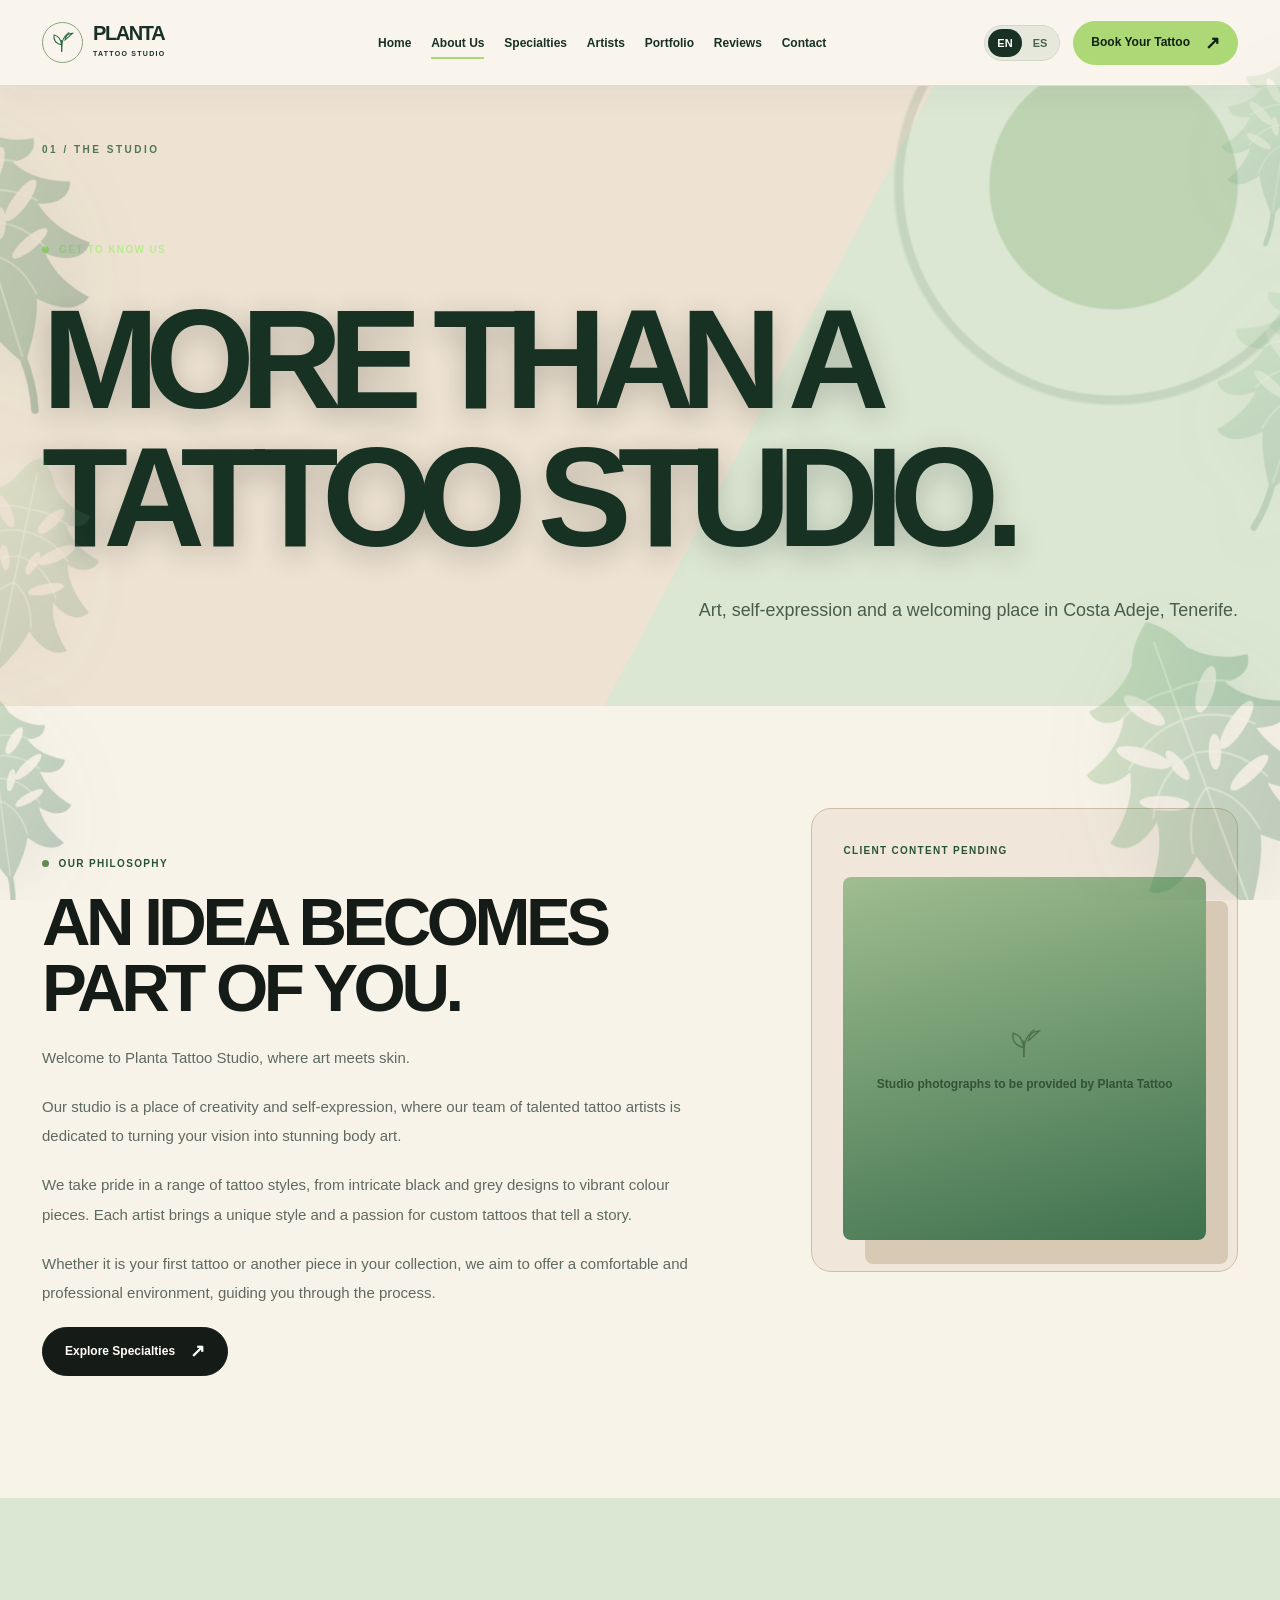
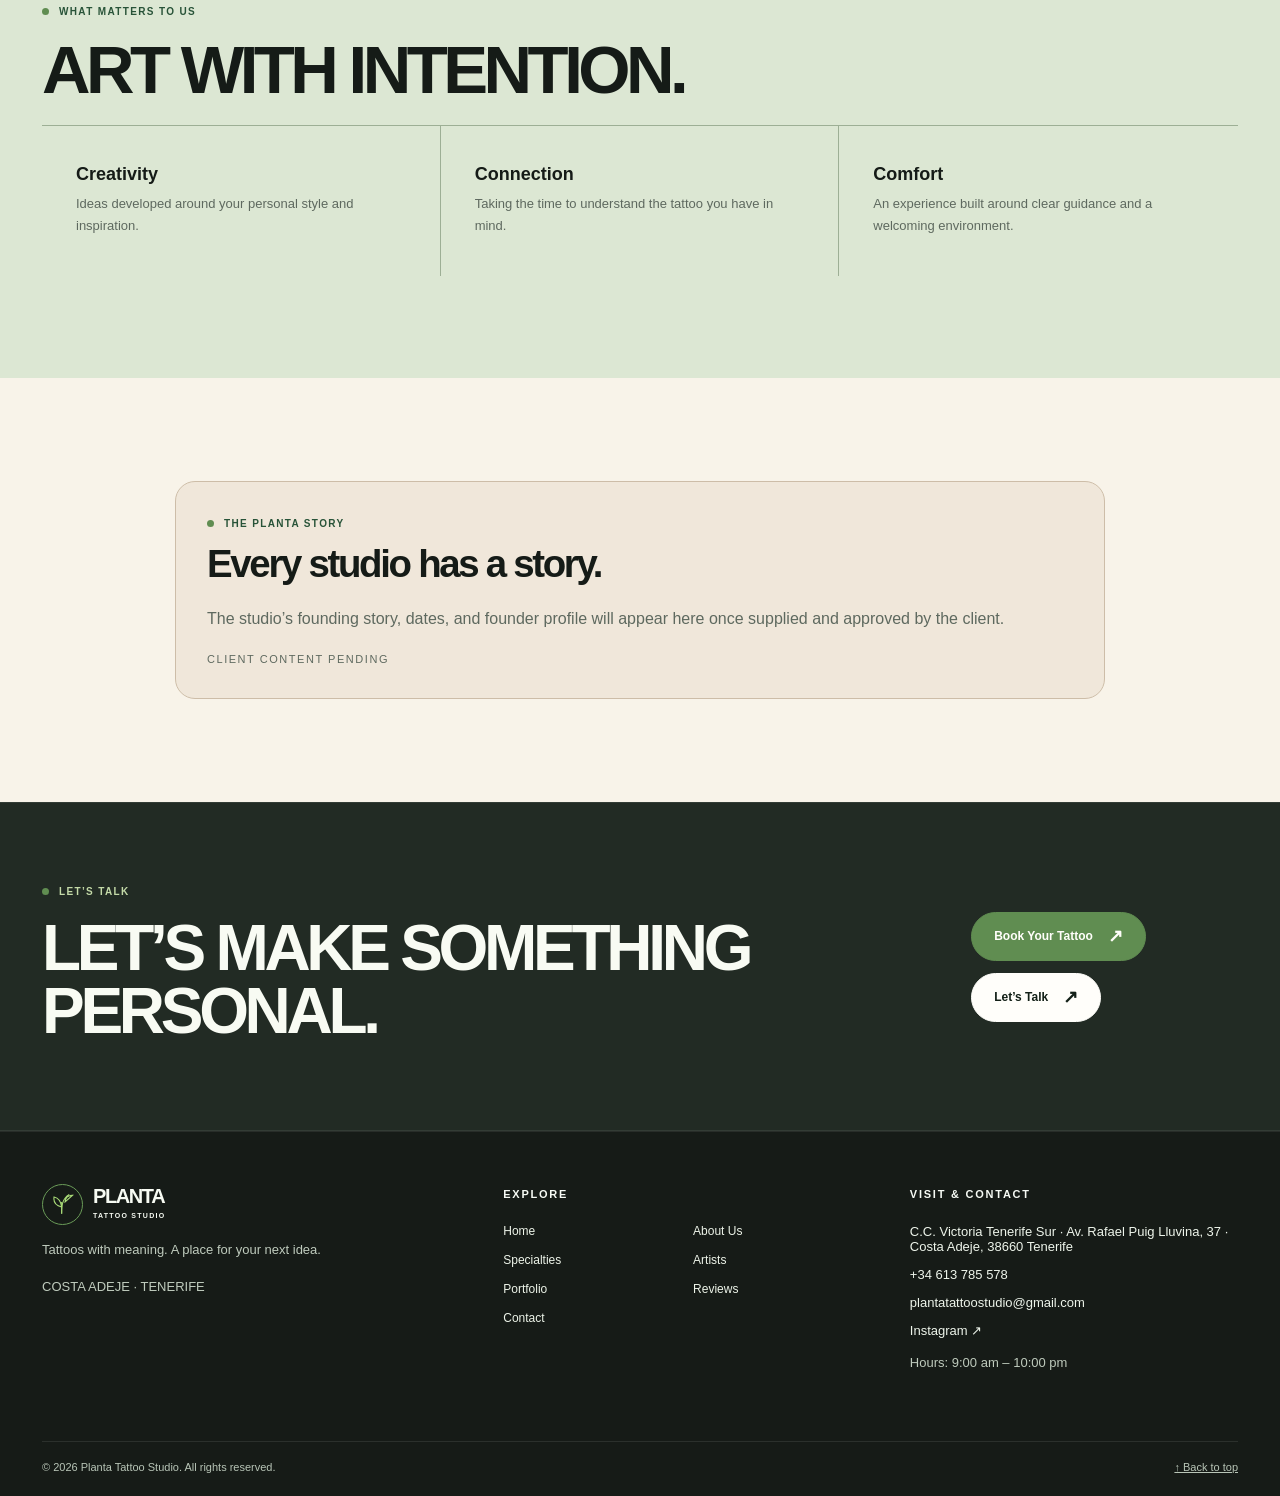
==== commit 3f486784: "." ====
--- a/about.html
+++ b/about.html
@@ -1,2 +1,2 @@
 <!doctype html>
-<html lang="en"><head><meta charset="UTF-8"><meta name="viewport" content="width=device-width,initial-scale=1"><meta name="theme-color" content="#111b14"><meta name="description" content="Learn about the philosophy and welcoming atmosphere of Planta Tattoo Studio in Tenerife."><title>About Us | Planta Tattoo Studio</title><meta property="og:title" content="About Us | Planta Tattoo Studio"><meta property="og:description" content="Learn about the philosophy and welcoming atmosphere of Planta Tattoo Studio in Tenerife."><link rel="preconnect" href="https://static.wixstatic.com"><link rel="stylesheet" href="assets/styles.css"><link rel="stylesheet" href="assets/video-background.css?v=motion-3"><link rel="stylesheet" href="assets/clean-refinement.css?v=motion-3"><link rel="stylesheet" href="assets/plant-effects.css?v=botanical-1"><link rel="stylesheet" href="assets/subpage-themes.css?v=themes-1"><script defer src="assets/app.js?v=motion-4"></script><script defer src="assets/plant-effects.js?v=botanical-1"></script></head><body data-page="about"><a class="skip-link" href="#main">Skip to content</a><div id="app"></div><noscript><main style="padding:2rem;font:16px Arial"><h1>Planta Tattoo Studio</h1><p>For bookings, email <a href="mailto:plantatattoostudio@gmail.com">plantatattoostudio@gmail.com</a> or call <a href="tel:+34613785578">+34 613 785 578</a>.</p></main></noscript></body></html>
+<html lang="en"><head><meta charset="UTF-8"><meta name="viewport" content="width=device-width,initial-scale=1"><meta name="theme-color" content="#111b14"><meta name="description" content="Learn about the philosophy and welcoming atmosphere of Planta Tattoo Studio in Tenerife."><title>About Us | Planta Tattoo Studio</title><meta property="og:title" content="About Us | Planta Tattoo Studio"><meta property="og:description" content="Learn about the philosophy and welcoming atmosphere of Planta Tattoo Studio in Tenerife."><link rel="preconnect" href="https://static.wixstatic.com"><link rel="stylesheet" href="assets/styles.css"><link rel="stylesheet" href="assets/video-background.css?v=motion-3"><link rel="stylesheet" href="assets/clean-refinement.css?v=shape-1"><link rel="stylesheet" href="assets/plant-effects.css?v=botanical-1"><link rel="stylesheet" href="assets/subpage-themes.css?v=shape-1"><script defer src="assets/app.js?v=motion-4"></script><script defer src="assets/plant-effects.js?v=botanical-1"></script></head><body data-page="about"><a class="skip-link" href="#main">Skip to content</a><div id="app"></div><noscript><main style="padding:2rem;font:16px Arial"><h1>Planta Tattoo Studio</h1><p>For bookings, email <a href="mailto:plantatattoostudio@gmail.com">plantatattoostudio@gmail.com</a> or call <a href="tel:+34613785578">+34 613 785 578</a>.</p></main></noscript></body></html>
--- a/assets/clean-refinement.css
+++ b/assets/clean-refinement.css
@@ -89,7 +89,7 @@
 .intro {line-height:1.72}
 .about-sample {gap:min(8vw,100px)}
 .about-sample-copy p {line-height:1.8}
-.feature-art {height:485px;border-radius:210px 210px 18px 18px;box-shadow:none;outline-color:#e2e9dc}
+.feature-art {height:auto;aspect-ratio:1/1;border-radius:8px;box-shadow:none;outline-color:#e2e9dc}
 .feature-art::after {width:67px;height:67px;font-size:27px;background:#acd975}
 .feature-card,.specialty-card,.artist-card,.review-card,.mini-value {
   background:#fffefa;
@@ -173,7 +173,7 @@
 @media(max-width:820px) {
   .hero-frame {min-height:585px;padding:88px 24px}
   .hero h1 {font-size:clamp(58px,10vw,86px)}
-  .feature-art {height:410px}
+  .feature-art {height:auto}
   .section {padding:72px 0}
   .insta-symbol {opacity:.23}
   .page-banner {min-height:0}
@@ -191,7 +191,7 @@
   .section-title {font-size:clamp(40px,11.5vw,58px)}
   .feature-card {min-height:0}
   .portfolio-preview .photo-shell:nth-child(2) {margin-top:12px}
-  .feature-art {height:370px}
+  .feature-art {height:auto}
   .instagram-spot {padding:30px 25px}
   .instagram-spot .display {font-size:clamp(38px,10vw,52px)}
   .page-banner {padding:66px 0 56px}
--- a/assets/subpage-themes.css
+++ b/assets/subpage-themes.css
@@ -85,9 +85,11 @@
 body[data-page="about"] .split {grid-template-columns:1.22fr .78fr;align-items:start}
 body[data-page="about"] .split>div:first-child {padding:45px 0 20px}
 body[data-page="about"] .story-feature {
-  min-height:540px;
+  height:auto;
+  min-height:0;
+  aspect-ratio:1/1;
   border:0;
-  border-radius:240px 240px 24px 24px;
+  border-radius:8px;
   background:linear-gradient(165deg,#9fbd90,#3e714d);
   box-shadow:22px 24px 0 #d8c9b4;
 }
@@ -345,7 +347,7 @@
   body[data-page="reviews"] .page-banner::before {font-size:360px;right:-8%}
   body[data-page="contact"] .page-banner::after {font-size:110px;right:8%;top:13%}
   body[data-page="about"] .split {grid-template-columns:1fr}
-  body[data-page="about"] .story-feature {min-height:390px;box-shadow:12px 14px 0 #d8c9b4}
+  body[data-page="about"] .story-feature {min-height:0;box-shadow:12px 14px 0 #d8c9b4}
   body[data-page="about"] .values-grid {grid-template-columns:1fr}
   body[data-page="about"] .mini-value {border-right:0;border-bottom:1px solid #9daf95}
   body[data-page="specialties"] .specialty-grid {grid-template-columns:1fr}
